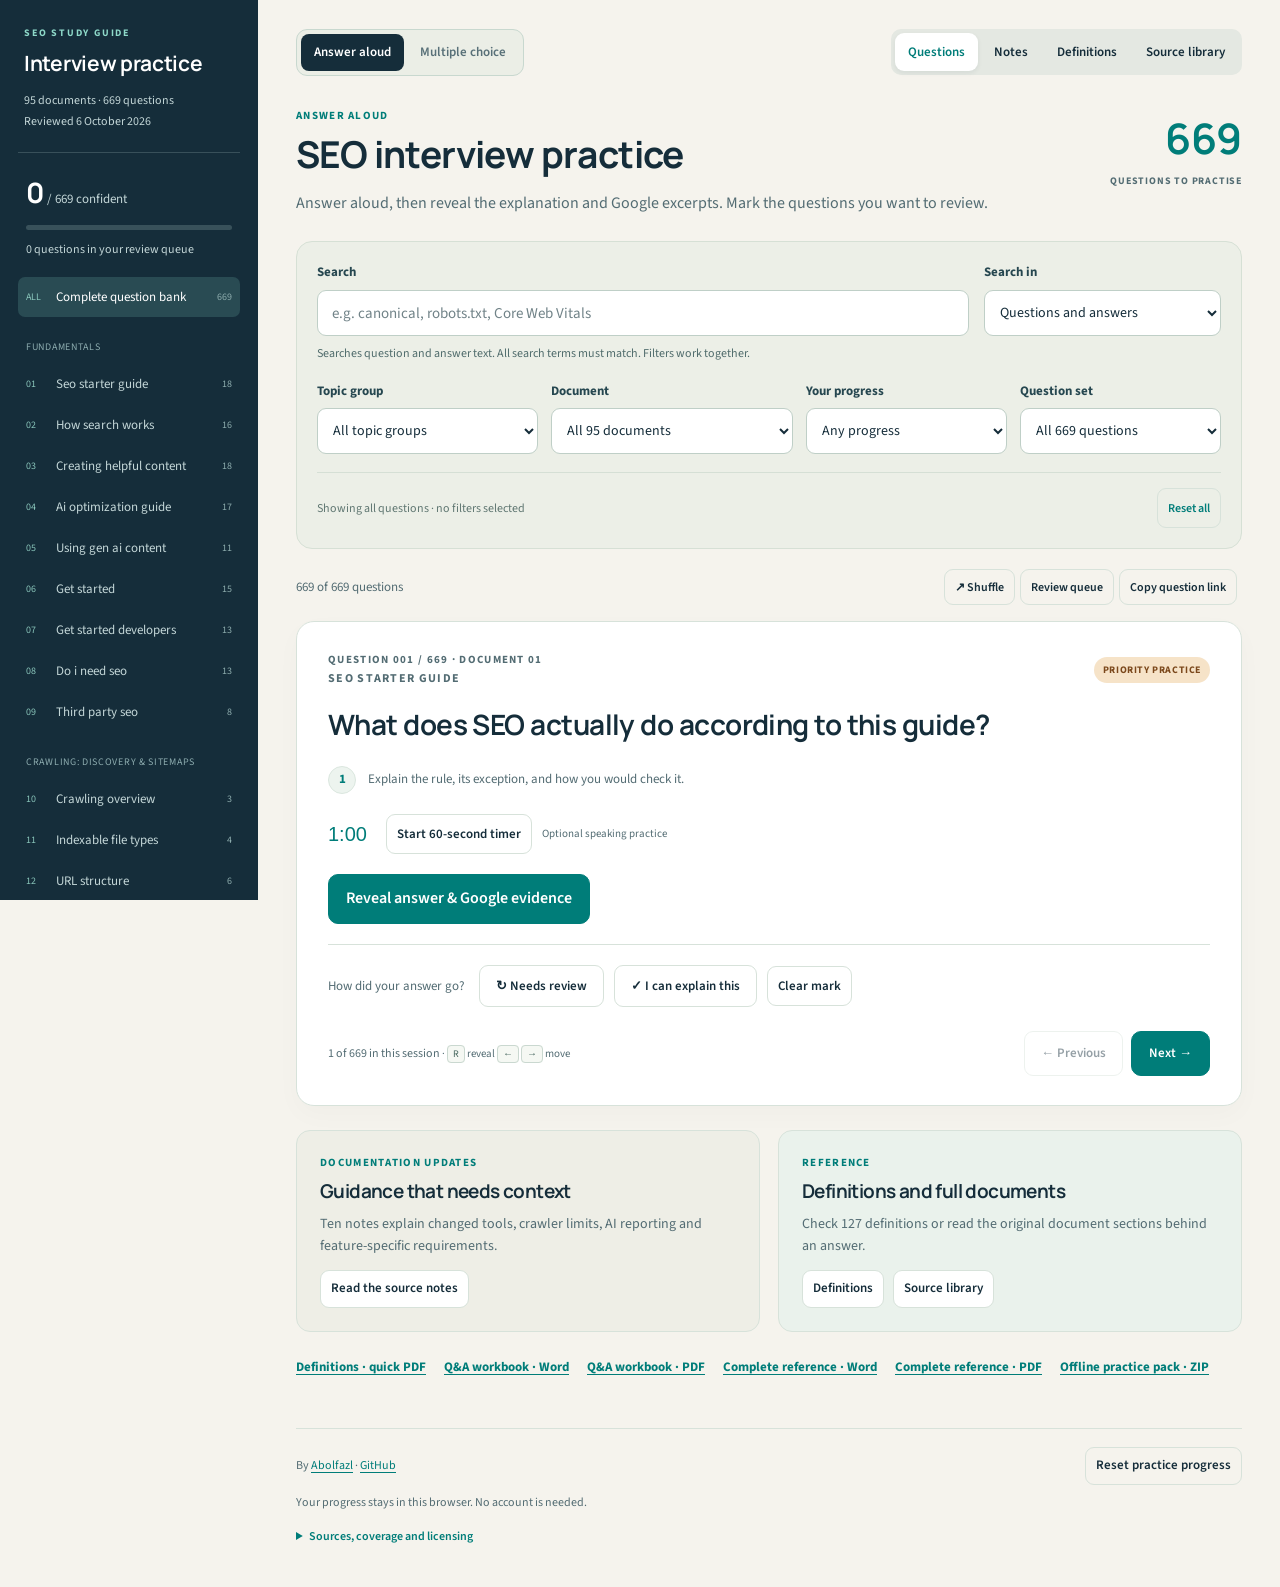
==== public/practice/index.html @ b50f3d8b "Publish SEO practice and quiz with clear responsive filters" ====
<!DOCTYPE html>

<html lang="en">
<head>
<meta charset="utf-8"/>
<meta content="width=device-width,initial-scale=1" name="viewport"/>
<title>Answer aloud — SEO interview practice</title>

<meta content="Practise 669 SEO interview questions from 95 Google documentation pages. Choose answer-aloud practice or a four-choice quiz. Includes sources and 127 definitions." name="description"/><meta content="#152d3a" name="theme-color"/><meta content="Answer aloud — SEO interview practice" property="og:title"/><meta content="Practise 669 SEO interview questions from 95 Google documentation pages. Choose answer-aloud practice or a four-choice quiz. Includes sources and 127 definitions." property="og:description"/><meta content="website" property="og:type"/><meta content="https://abolfazl-azizi-devs.github.io/google-seo-interview-practice/practice/" property="og:url"/><meta content="https://abolfazl-azizi-devs.github.io/google-seo-interview-practice/assets/social-preview.png" property="og:image"/><meta content="1200" property="og:image:width"/><meta content="630" property="og:image:height"/><meta content="SEO interview practice: 669 questions, 95 Google documents, answer-aloud and multiple-choice modes." property="og:image:alt"/><meta content="summary_large_image" name="twitter:card"/><link href="https://abolfazl-azizi-devs.github.io/google-seo-interview-practice/practice/" rel="canonical"/><link href="../assets/favicon.svg" rel="icon" type="image/svg+xml"/><link href="../assets/practice-base.css" rel="stylesheet"/><link href="../assets/site.css" rel="stylesheet"/><link as="font" crossorigin="" href="../assets/fonts/Manrope.woff2" rel="preload" type="font/woff2"/><link as="font" crossorigin="" href="../assets/fonts/SourceSans3.woff2" rel="preload" type="font/woff2"/></head>
<body class="study-page" data-mode="practice">

<div class="shell">
<aside aria-label="Google documentation menu" class="sidebar" id="sidebar">
<div class="brand"><a href="../"><span>SEO STUDY GUIDE</span>Interview practice</a></div>
<div class="edition">95 documents · 669 questions<br/>Reviewed 6 October 2026</div>
<div class="progress-box"><strong id="confident-count">0</strong> <span class="small">/ 669 confident</span><div class="track"><i id="progress-fill"></i></div><div class="caption" id="queue-count">0 questions in your review queue</div></div>
<button class="topic active" data-chapter="0"><span class="num">ALL</span>Complete question bank<span class="count">669</span></button>
<nav id="topic-nav"></nav>
</aside>
<main class="main">
<div class="topbar"><button aria-controls="sidebar" aria-expanded="false" aria-label="Open document menu" class="mobile-top" id="menu-toggle">☰ Documents</button><nav aria-label="Practice format" class="mode-switch"><a aria-current="page" href="../practice/">Answer aloud</a><a href="../quiz/">Multiple choice</a></nav><div aria-label="Study mode" class="tabs" role="tablist"><button aria-selected="true" class="active" data-view="practice" id="tab-practice" role="tab">Questions</button><button aria-selected="false" data-view="notes" id="tab-notes" role="tab">Notes</button><button aria-selected="false" data-view="glossary" id="tab-glossary" role="tab">Definitions</button><button aria-selected="false" data-view="sources" id="tab-sources" role="tab">Source library</button></div></div>
<div class="intro-row"><div><div class="eyebrow" id="mode-eyebrow">ANSWER ALOUD</div><h1 id="mode-title">SEO interview practice</h1><p id="mode-description">Answer aloud, then reveal the explanation and Google excerpts. Mark the questions you want to review.</p></div><div class="stat"><strong>669</strong><span>QUESTIONS TO PRACTISE</span></div></div>
<p class="load-message" id="load-message" role="status">Loading study data…</p><noscript><p>Enable JavaScript to use questions and filters. The PDF and Word downloads remain available.</p></noscript><div class="filters" id="filters">
<div class="filter-search-row">
<label class="search-wrap" for="search"><span class="field-label">Search</span><span class="search-input-wrap"><input autocomplete="off" id="search" placeholder="e.g. canonical, robots.txt, Core Web Vitals" type="search"/><button aria-label="Clear search" hidden="" id="search-clear" type="button">×</button></span></label>
<label class="scope-field" for="search-scope"><span class="field-label">Search in</span><select id="search-scope"><option value="qa">Questions and answers</option><option value="question">Questions only</option><option value="evidence">Google excerpts</option><option value="all">All content in question cards</option></select></label>
</div>
<p class="filter-help" id="search-help">Searches question and answer text. Filters below work together.</p>
<button aria-controls="filter-fields" aria-expanded="false" class="mobile-filter-toggle" id="filter-toggle" type="button">Filters <span id="filter-count">0 active</span><span aria-hidden="true">⌄</span></button>
<div class="filter-fields" id="filter-fields">
<label for="group-filter"><span class="field-label">Topic group</span><select id="group-filter"><option value="">All topic groups</option></select></label>
<label for="document-filter"><span class="field-label">Document</span><select id="document-filter"><option value="0">All 95 documents</option></select></label>
<label for="status-filter"><span class="field-label">Your progress</span><select id="status-filter"><option value="all">Any progress</option><option value="unseen">Not marked</option><option value="review">Needs review</option><option value="know">Confident</option></select></label>
<label for="set-filter"><span class="field-label">Question set</span><select id="set-filter"><option value="all">All 669 questions</option><option value="priority">Priority questions (179)</option><option value="scenarios">Cross-topic scenarios (10)</option><option value="extra">Additional appearance (76)</option></select></label>
</div>
<div class="filter-summary-row"><div aria-label="Current filters" class="active-filters" id="active-filters"></div><button class="quiet filter-reset" id="clear-filters">Reset all</button></div>
</div>
<p class="storage-notice" id="storage-notice">Your browser blocked local progress storage. The practice controls still work for this session.</p>
<section aria-labelledby="tab-practice" id="practice-view" role="tabpanel">
<div class="session-row"><span aria-live="polite" class="small" id="match-count"></span><div class="session-actions"><button class="quiet" id="shuffle">↗ Shuffle</button><button class="quiet" id="review-queue">Review queue</button><button class="quiet" id="copy-question">Copy question link</button><span id="copy-status" role="status"></span></div></div>
<div id="practice-content"><div class="loading-card" id="loading-card" role="status">Loading 669 questions…</div></div>
<div class="below-row"><div class="support-card"><div class="eyebrow">DOCUMENTATION UPDATES</div><h3>Guidance that needs context</h3><p>Ten notes explain changed tools, crawler limits, AI reporting and feature-specific requirements.</p><button id="open-flags">Read the source notes</button></div><div class="support-card plan"><div class="eyebrow">REFERENCE</div><h3>Definitions and full documents</h3><p>Check 127 definitions or read the original document sections behind an answer.</p><div class="reference-actions"><button data-open-view="glossary">Definitions</button><button data-open-view="sources">Source library</button></div></div></div>
</section>
<section aria-labelledby="tab-notes" hidden="" id="notes-view" role="tabpanel"><div class="notes-list" id="notes-content"></div><section id="flags-section"><h2>Source wording to handle carefully</h2><p class="muted small">These notes distinguish the captured wording from current guidance. Licensed original articles and complete-topic Support briefs are in the source library.</p><div class="flags" id="flags-content"></div></section></section>
<section aria-labelledby="tab-glossary" hidden="" id="glossary-view" role="tabpanel"><label class="search-wrap"><span class="visually-hidden">Search definitions</span><input id="glossary-search" placeholder="Search 127 definitions…" type="search"/></label><p class="small muted" id="glossary-count"></p><div class="notes-list" id="glossary-content"></div></section>
<section aria-labelledby="tab-sources" hidden="" id="sources-view" role="tabpanel"><p class="small muted">Full licensed articles, tables and examples, plus labeled Google Support briefs. Original illustrations and videos are linked. Select a document in the topics menu, or choose below.</p><label><span class="visually-hidden">Source document</span><select id="source-select"></select></label><div id="source-content"></div></section>
<div class="download-row"><a href="../downloads/SEO_Definitions_Quick_Review.pdf">Definitions · quick PDF</a><a href="../downloads/Complete_SEO_Interview_Workbook.docx">Q&amp;A workbook · Word</a><a href="../downloads/Complete_SEO_Interview_Workbook.pdf">Q&amp;A workbook · PDF</a><a href="../downloads/Complete_Google_SEO_Source_Reference.docx">Complete reference · Word</a><a href="../downloads/Complete_Google_SEO_Source_Reference.pdf">Complete reference · PDF</a><a href="../downloads/Complete_Google_SEO_Interview_Pack.zip">Offline practice pack · ZIP</a></div>
<footer class="footer"><div class="footer-row"><p>By <a href="https://github.com/Abolfazl-Azizi-devs" rel="noopener" target="_blank">Abolfazl</a> · <a href="https://github.com/Abolfazl-Azizi-devs/google-seo-interview-practice" rel="noopener" target="_blank">GitHub</a></p><button class="quiet" id="reset-progress">Reset practice progress</button></div><p>Your progress stays in this browser. No account is needed.</p><details><summary>Sources, coverage and licensing</summary><p id="scope-text"></p><p id="license-text"></p><p><a href="https://creativecommons.org/licenses/by/4.0/" rel="noopener" target="_blank">CC BY 4.0</a> · <a href="https://www.apache.org/licenses/LICENSE-2.0" rel="noopener" target="_blank">Apache 2.0</a> · <a href="../downloads/All_95_Source_Links.txt">All 95 source links</a></p></details></footer>
</main>
</div>

<script defer="" src="../assets/load.js"></script></body>
</html>
---- public/assets/practice-base.css ----
:root{--ink:#152d3a;--teal:#007d79;--muted:#5d7379;--line:#dce5df;--paper:#f5f3ed;--accent:#c57535;--mint:#dcefe7}*{box-sizing:border-box}body{margin:0;color:var(--ink);background:var(--paper);font:15px/1.55 "Trebuchet MS",Arial,sans-serif}button,input,select{font:inherit}button,a,input,select{touch-action:manipulation}button{cursor:pointer;border:1px solid var(--line);border-radius:9px;padding:10px 16px;background:#fff;color:var(--ink);font-weight:bold}button:hover{border-color:var(--teal);background:#eef7f2}button:focus-visible,a:focus-visible,input:focus-visible,select:focus-visible{outline:3px solid #c57535;outline-offset:3px}button:disabled{opacity:.45;cursor:default}a{color:var(--teal);text-underline-offset:3px;overflow-wrap:anywhere}.primary{background:var(--teal);color:white;border-color:var(--teal)}.primary:hover{background:#006863;color:white}.quiet{padding:7px 10px;background:transparent;font-size:12px}.eyebrow{font-size:10px;font-weight:bold;letter-spacing:1.5px;text-transform:uppercase;color:var(--teal)}h1,h2,h3,h4{font-family:Bahnschrift,"Trebuchet MS",sans-serif;font-weight:600;line-height:1.15;letter-spacing:-.4px}h1{font-size:44px;margin:8px 0 16px}h2{font-size:31px;margin:10px 0 18px}h3{font-size:24px}.muted{color:var(--muted)}.small{font-size:12px}.pill{font-size:10px;font-weight:bold;letter-spacing:.6px;background:#f6e3c8;color:#7b481b;border-radius:22px;padding:5px 9px;display:inline-block}.shell{display:grid;grid-template-columns:258px minmax(0,1fr);min-height:100vh}.sidebar{background:var(--ink);color:#c3d6d7;height:100vh;position:sticky;top:0;overflow:auto;padding:25px 18px}.brand{font:23px/1.15 Bahnschrift,sans-serif;color:white;letter-spacing:-.3px;padding:0 6px}.brand span{display:block;color:#8ed9c9;font-size:13px;letter-spacing:2px;margin-bottom:9px}.sidebar .edition{font-size:11px;padding:14px 6px 20px;border-bottom:1px solid #38505a}.progress-box{padding:17px 8px}.progress-box strong{font-size:28px;color:#fff;font-family:Bahnschrift,sans-serif}.progress-box .track{background:#38515a;height:5px;border-radius:5px;margin:10px 0}.progress-box .track i{display:block;background:#8ed9c9;height:5px;border-radius:5px;width:0}.progress-box .caption{font-size:11px}.sidebar .navgroup{font-size:10px;letter-spacing:1px;text-transform:uppercase;margin:22px 8px 9px;color:#8cabae}.topic{display:flex;align-items:center;text-align:left;gap:10px;width:100%;padding:8px;border:0;border-radius:7px;background:transparent;color:#c3d6d7;font-size:12px;font-weight:normal;margin:1px 0}.topic:hover,.topic.active{background:#294b53;color:white}.topic .num{font-size:10px;min-width:20px;color:#8ac6bb}.topic .count{margin-left:auto;font-size:10px;color:#8eadae}.main{min-width:0;max-width:1340px;padding:32px 44px 45px}.topbar{display:flex;justify-content:space-between;align-items:center;gap:15px;margin-bottom:25px}.edition-badge{font-size:11px;color:var(--muted)}.tabs{display:flex;background:#e4e8e2;border-radius:10px;padding:4px;gap:3px}.tabs button{background:transparent;border:0;font-size:12px;padding:8px 15px;white-space:nowrap}.tabs button.active{background:white;box-shadow:0 2px 5px #152d3a12;color:var(--teal)}.intro-row{display:flex;justify-content:space-between;gap:30px;align-items:flex-start}.intro-row p{max-width:610px;margin:0;color:var(--muted);font-size:14px}.intro-row .stat{min-width:110px;text-align:right;padding-top:20px}.intro-row .stat strong{display:block;font:44px Bahnschrift,sans-serif;color:var(--teal)}.intro-row .stat span{font-size:10px;font-weight:bold;letter-spacing:1px;color:var(--muted)}.filters{display:flex;gap:10px;flex-wrap:wrap;padding:21px 0 17px;margin-top:6px;align-items:center}.search-wrap{flex:1;min-width:210px}.search-wrap input{width:100%;padding:11px 14px;border-radius:9px;border:1px solid var(--line);background:white;color:var(--ink)}select{border:1px solid var(--line);border-radius:9px;padding:11px 12px;color:var(--ink);background:white;max-width:100%;font-size:12px}.toggle{display:flex;align-items:center;gap:7px;font-size:12px;font-weight:bold;padding:10px 12px;background:#fff;border:1px solid var(--line);border-radius:9px;white-space:nowrap}.toggle input{accent-color:var(--teal);width:16px;height:16px}.session-row{display:flex;align-items:center;justify-content:space-between;gap:15px;margin-bottom:16px}.session-row .small{color:var(--muted)}.session-actions{display:flex;gap:5px}.card{background:#fff;border:1px solid var(--line);border-radius:20px;padding:31px 34px;box-shadow:0 8px 25px #18353008;position:relative}.card-top{display:flex;align-items:center;justify-content:space-between;gap:12px;margin-bottom:19px}.card-top .eyebrow{color:var(--muted)}.question{font-size:32px;line-height:1.25;max-width:860px;margin:12px 0 22px}.prompt{display:flex;align-items:center;gap:12px;color:var(--muted);font-size:12px;margin-bottom:20px}.prompt .circle{width:28px;height:28px;background:#edf4ef;border:1px solid #dbe7df;border-radius:50%;display:flex;align-items:center;justify-content:center;font-weight:bold;color:var(--teal)}.timer{display:flex;align-items:center;gap:10px;margin-bottom:20px}.timer .digits{font-family:Bahnschrift,sans-serif;font-size:20px;font-variant-numeric:tabular-nums;color:var(--teal);width:48px}.timer .caption{font-size:11px;color:var(--muted)}.reveal{padding:12px 22px}.answer-area{margin-top:25px;border-top:1px solid var(--line);padding-top:25px}.answer-area .answer-text{font-size:18px;line-height:1.65;max-width:930px;margin:8px 0 24px}.evidence{background:#f1f6f1;border-left:3px solid #76afa0;padding:16px 20px;border-radius:0 10px 10px 0;margin:13px 0}.evidence .eyebrow{font-size:9px;color:#577b72}.evidence blockquote{font:15px/1.65 Georgia,serif;margin:10px 0;color:#35534e}.evidence .citations{display:flex;flex-wrap:wrap;align-items:center;gap:13px;font-size:11px}.evidence .citations button{padding:0;border:0;background:transparent;color:var(--teal);text-decoration:underline;font-size:11px}.answer-area .hint{font-size:11px;color:var(--muted);margin:20px 0}.grading{display:flex;align-items:center;gap:10px;flex-wrap:wrap;border-top:1px solid var(--line);padding-top:20px;margin-top:20px}.grading .small{margin-right:4px}.grading button{font-size:12px}.grading button.review.active{background:#fff0dc;border-color:#bc8049;color:#70441f}.grading button.know.active{background:#dcefe7;border-color:#5f9f8b;color:#215c4f}.card-bottom{display:flex;justify-content:space-between;align-items:center;gap:15px;margin-top:24px}.card-bottom .small{color:var(--muted)}.card-bottom .arrows{display:flex;gap:8px}.below-row{display:grid;grid-template-columns:1.15fr 1fr;gap:18px;margin-top:24px}.support-card{padding:21px 24px;border:1px solid var(--line);border-radius:14px;background:#eeeee6}.support-card h3{font-size:19px;margin:7px 0 10px}.support-card p{font-size:12px;color:var(--muted);margin:8px 0}.support-card button{font-size:11px;margin-top:4px;padding:7px 10px}.support-card.plan{background:#eaf2ec}.plan ol{font-size:12px;padding-left:18px;margin-bottom:0}.plan li{padding:4px 0}.plan li strong{color:var(--teal)}.empty{padding:40px;text-align:center;background:white;border:1px solid var(--line);border-radius:16px}.empty h3{font-size:23px}.notes-list{display:grid;gap:20px}.note-chapter{padding:28px 32px;background:#fff;border:1px solid var(--line);border-radius:16px;scroll-margin-top:25px}.note-chapter h2{font-size:27px;line-height:1.22}.note-chapter li{padding:6px 0;line-height:1.65;font-size:14px}.note-chapter ul{padding-left:22px}.note-actions{display:flex;gap:9px;margin-top:20px;flex-wrap:wrap}.note-actions button{font-size:12px}.outline{font-size:11px;color:var(--muted);background:#f1f5ef;padding:13px 18px;border-radius:9px}.outline summary{cursor:pointer;font-weight:bold}.outline li{font-size:11px;line-height:1.5;padding:3px 0}.flags{display:grid;gap:15px;margin-top:20px}.flag{background:#fff6e9;border:1px solid #e6ccb0;border-radius:14px;padding:23px 26px}.flag h3{font-size:22px;margin:8px 0 14px}.flag p{font-size:14px}.flag .evidence{background:#f8f4e9}.source-header{padding:25px 30px;background:#e9f1e9;border:1px solid var(--line);border-radius:15px;margin:20px 0}.source-header h2{font-size:27px}.source-header p{font-size:12px}.source-body{padding:28px 32px;background:#fff;border:1px solid var(--line);border-radius:15px;font-size:14px;overflow-wrap:anywhere}.source-body h1{font-size:31px}.source-body h2{font-size:25px;margin-top:32px}.source-body h3{font-size:20px;margin-top:24px}.source-body h4,.source-body h5{font-size:17px}.source-body p,.source-body li{line-height:1.65}.source-body table{width:100%;border-collapse:collapse;table-layout:fixed;font-size:12px;margin:18px 0}.source-body th,.source-body td{border:1px solid #cfdbd8;padding:12px;vertical-align:top;overflow-wrap:anywhere}.source-body th{background:#e7f1ed}.source-body td p{margin:7px 0}.source-body td table td,.source-body td table th{padding:7px}.source-body pre{font:11px/1.65 Consolas,monospace;white-space:pre-wrap;overflow-wrap:anywhere;background:#eef2ee;border:1px solid #d4dfd5;padding:16px;border-radius:9px;max-width:100%;overflow:hidden}.source-body code{font-family:Consolas,monospace;font-size:.91em;overflow-wrap:anywhere}.source-body aside,.source-body blockquote{background:#f1f4ed;border-left:3px solid #9cb69f;padding:14px 20px;margin:16px 0}.source-body .media-link{font-size:11px;display:block}.source-body [id]{scroll-margin-top:30px}.source-body .highlight{background:#fff0ca;box-shadow:0 0 0 7px #fff0ca;border-radius:3px}.download-row{display:flex;gap:14px;flex-wrap:wrap;padding:20px 0;font-size:11px}.download-row a{font-weight:bold}.footer{font-size:10px;color:var(--muted);line-height:1.6;border-top:1px solid var(--line);padding-top:20px;margin-top:25px}.footer p{margin:8px 0}.key{font-size:10px;border:1px solid #cad8d0;border-radius:4px;padding:1px 5px;background:#f5f8f3;color:#46675e}.storage-notice{font-size:11px;color:#7b481b;display:none}.mobile-top{display:none}.visually-hidden{position:absolute;width:1px;height:1px;padding:0;overflow:hidden;clip:rect(0,0,0,0);white-space:nowrap;border:0}[hidden]{display:none!important}
@media(min-width:1600px){.main{margin:0 auto;width:100%}.question{font-size:36px}}@media(max-width:1100px){.shell{grid-template-columns:225px minmax(0,1fr)}.main{padding:26px}.question{font-size:29px}.tabs button{padding:8px 10px}.intro-row .stat{display:none}.card{padding:26px}.below-row{grid-template-columns:1fr}.topbar{align-items:flex-start}}@media(max-width:780px){.shell{display:block}.sidebar{position:fixed;z-index:20;width:270px;left:0;top:0;transform:translateX(-100%);transition:transform .2s}.sidebar.open{transform:translateX(0);box-shadow:20px 0 70px #142d3a66}.main{padding:20px 16px}.topbar{flex-wrap:wrap;gap:15px}.mobile-top{display:inline-block;font-size:12px;padding:6px 10px}.tabs{width:100%}.tabs button{flex:1;padding:9px 5px}.edition-badge{margin-left:auto;font-size:10px}.intro-row h1{font-size:35px}.intro-row p{font-size:13px}.filters{gap:8px}.filters .search-wrap{flex-basis:100%}.filters select{flex:1;min-width:110px}.toggle{padding:9px;font-size:11px}.session-row{align-items:flex-start}.session-actions{flex-shrink:0}.card{padding:22px 19px;border-radius:15px}.card-top{align-items:flex-start}.question{font-size:27px}.card-top .eyebrow{font-size:9px}.pill{font-size:9px;padding:4px 7px}.answer-area .answer-text{font-size:16px}.evidence{padding:13px 14px}.evidence blockquote{font-size:14px}.grading .small{flex-basis:100%}.card-bottom{flex-wrap:wrap}.card-bottom .small{font-size:10px}.source-body{padding:20px 16px;font-size:13px}.source-body h1{font-size:26px}.source-body table{font-size:10px}.source-body td,.source-body th{padding:7px}.source-body pre{font-size:9px;padding:10px}.note-chapter{padding:23px 20px}.note-chapter h2{font-size:25px}.note-chapter li{font-size:13px}.download-row{gap:10px;font-size:10px}.flag{padding:20px}.filter-reset{font-size:10px}.key-hint{display:none}.support-card{padding:19px}.source-header{padding:22px}.source-header h2{font-size:24px}}
@media print{.sidebar,.topbar,.filters,.session-row,.below-row,.download-row,.footer,.grading,.card-bottom,.timer,.reveal{display:none!important}.shell{display:block}.main{padding:0}.card{border:0;box-shadow:none;padding:0}.answer-area{display:block!important}.answer-area[hidden]{display:block!important}.question{font-size:22pt}.evidence{break-inside:avoid}.source-body{border:0;padding:0}body{background:white}}
.definition-card details{margin:15px 0}.definition-card summary{cursor:pointer;color:var(--teal);font-weight:bold}.definition-card>button{margin-top:16px}.tabs button{font-size:12px}@media(max-width:780px){.tabs button{font-size:10px}}
---- public/assets/site.css ----
@font-face{font-family:Manrope;src:url('fonts/Manrope.woff2') format('woff2');font-weight:200 800;font-style:normal;font-display:swap}
@font-face{font-family:'Source Sans 3';src:url('fonts/SourceSans3.woff2') format('woff2');font-weight:200 900;font-style:normal;font-display:swap}
:root{--ink:#152d3a;--teal:#007d79;--muted:#536c73;--line:#d7e2da;--paper:#f5f3ed;--mint:#e2eee7;--accent:#c57535}
*{box-sizing:border-box}body{margin:0;background:var(--paper);color:var(--ink);font:16px/1.6 'Source Sans 3','Trebuchet MS',Arial,sans-serif}button,input,select{font:inherit}button,a,input,select{touch-action:manipulation}a{color:var(--teal);text-underline-offset:3px;overflow-wrap:anywhere}button{cursor:pointer}button,a,input,select{outline-offset:3px}button:focus-visible,a:focus-visible,input:focus-visible,select:focus-visible,summary:focus-visible{outline:3px solid var(--accent)}button:disabled{cursor:default}h1,h2,h3,h4{font-family:Manrope,'Trebuchet MS',sans-serif;font-weight:700;letter-spacing:-.6px;line-height:1.2}button,.primary,.button-link{font-weight:600}button{min-height:40px}.eyebrow{font-weight:700;letter-spacing:1.3px;color:var(--teal);font-size:11px}.primary,.button-link{border:1px solid var(--teal);border-radius:10px;background:var(--teal);color:white;padding:11px 17px;text-decoration:none}.primary:hover,.button-link:hover{background:#006863;color:white}.button-link{display:inline-flex;align-items:center;justify-content:space-between;gap:14px}.quiet{font-size:13px}.small{font-size:13px}.muted{color:var(--muted)}[hidden]{display:none!important}
.main{padding:29px 38px 40px}.sidebar{padding:26px 18px}.brand{font-family:Manrope,sans-serif;font-weight:650;font-size:21px;line-height:1.35}.brand a{color:white;text-decoration:none}.brand span{font:700 10px 'Source Sans 3',sans-serif;color:#8ed9c9;letter-spacing:1.8px}.sidebar .edition{font-size:12px;line-height:1.7}.sidebar .topic{font-size:13px;min-height:40px;line-height:1.4}.sidebar .navgroup{font-size:10px;letter-spacing:.7px}.progress-box strong{font-family:Manrope,sans-serif}.progress-box .caption{font-size:12px}.topbar{gap:15px;margin-bottom:31px;flex-wrap:wrap}.mode-switch{display:flex;align-items:center;gap:3px;border:1px solid #c8d8cf;border-radius:11px;background:#ebeee6;padding:4px}.mode-switch a{text-decoration:none;font-size:13px;font-weight:600;color:#587078;padding:8px 13px;white-space:nowrap;border-radius:8px}.mode-switch a[aria-current]{background:var(--ink);color:#fff}.tabs{margin-left:auto}.tabs button{font-size:13px;min-height:38px;padding:7px 13px}.intro-row h1{font-size:37px;margin:8px 0 14px;line-height:1.2}.intro-row p{font-size:16px;max-width:740px}.intro-row .stat{padding-top:2px}.intro-row .stat strong{font:650 42px Manrope,sans-serif}.intro-row .stat span{font-size:10px;letter-spacing:.8px}.filters{display:block;background:#ecefe7;border:1px solid #d6e0d5;border-radius:16px;padding:20px;margin:25px 0 20px}.filter-search-row{display:grid;grid-template-columns:minmax(0,1fr) 237px;align-items:end;gap:15px}.search-wrap{display:block;min-width:0}.field-label{display:block;font-size:13px;font-weight:700;color:#264750;margin:0 0 7px}.search-input-wrap{display:block;position:relative}.search-wrap input{font:15px 'Source Sans 3',sans-serif;padding:12px 43px 12px 14px;height:46px;border:1px solid #bfcfc7;background:#fff;width:100%;color:var(--ink);border-radius:9px}.search-wrap input::placeholder{color:#718388}.search-wrap input::-webkit-search-cancel-button{display:none}#search-clear{position:absolute;right:5px;top:4px;min-height:36px;min-width:36px;height:36px;border:0;background:transparent;color:#60777c;padding:0;font-size:24px;border-radius:6px}.filters select{width:100%;height:46px;font:14px 'Source Sans 3',sans-serif;border:1px solid #bfcfc7;border-radius:9px;background:#fff;padding:9px 30px 9px 11px;max-width:100%;color:var(--ink)}.filter-help{font-size:12px;color:#506c6c;margin:9px 0 18px;line-height:1.45}.filter-fields{display:grid;grid-template-columns:1.1fr 1.2fr 1fr 1fr;gap:13px}.filter-fields label{min-width:0}.filter-summary-row{display:flex;align-items:center;justify-content:space-between;gap:13px;border-top:1px solid #d5dfd5;padding-top:15px;margin-top:18px}.active-filters{display:flex;gap:7px;flex-wrap:wrap;min-width:0}.filter-chip{background:#fff;border:1px solid #b6cec3;border-radius:8px;padding:6px 9px;min-height:33px;display:inline-flex;align-items:center;gap:10px;font-size:12px;font-weight:normal;text-align:left;line-height:1.4;max-width:100%;overflow-wrap:anywhere}.filter-chip span{font-size:17px;flex-shrink:0;color:#376d61}.filter-chip:hover{border-color:var(--teal);background:#edf8f1}.no-filters{font-size:12px;color:#607772}.filter-reset{flex-shrink:0;font-size:12px;color:var(--teal);padding:7px 10px}.mobile-filter-toggle{display:none}.session-row{gap:10px;align-items:center;flex-wrap:wrap;margin-bottom:16px}.session-row .small{font-size:13px}.session-actions{flex-wrap:wrap;align-items:center;gap:5px}.session-actions .quiet{font-size:12px;min-height:36px}.session-actions #copy-status{font-size:11px;color:#287963}.card{padding:29px 31px;box-shadow:0 9px 27px #18353006;border-radius:18px}.card-top{margin-bottom:18px}.card-top .small{font-size:12px}.question{font-family:Manrope,sans-serif;font-size:28px;font-weight:650;line-height:1.35;letter-spacing:-.55px}.prompt{font-size:13px;line-height:1.5}.answer-area .answer-text{font-size:19px;line-height:1.7}.evidence .eyebrow{font-size:10px}.evidence blockquote{font:16px/1.7 Georgia,serif}.evidence .citations{font-size:12px}.evidence .citations button{font-size:12px;min-height:32px;text-align:left}.answer-area .hint{font-size:12px}.grading button{font-size:13px}.grading .small{font-size:13px}.key-hint{font-size:11px}.card-bottom .small{font-size:12px}.card-bottom .arrows button{font-size:13px}.below-row{grid-template-columns:1fr 1fr}.support-card{padding:23px}.support-card h3{font-size:19px;font-weight:650;line-height:1.35}.support-card p{font-size:14px;line-height:1.55}.support-card button{font-size:13px;min-height:38px}.reference-actions{display:flex;gap:9px;flex-wrap:wrap}.download-row{gap:12px 18px;font-size:13px;line-height:1.5;padding:22px 0}.download-row a{padding:4px 0}.footer{font-size:12px;line-height:1.65;padding-top:18px}.footer-row{display:flex;justify-content:space-between;align-items:center;gap:15px;flex-wrap:wrap}.footer-row p{margin:0}.footer details{margin-top:15px}.footer summary{cursor:pointer;font-weight:600;color:var(--teal)}.footer details p{max-width:950px}.footer #reset-progress{min-height:35px}.source-header h2,.note-chapter h2{font-family:Manrope,sans-serif;font-size:27px;font-weight:650}.note-chapter li{font-size:16px}.note-chapter .small{font-size:13px}.source-body{font-size:16px;line-height:1.7}.source-body h1{font-size:29px}.source-body h2{font-size:25px}.source-body h3{font-size:20px}.source-body table{font-size:13px}.source-body th,.source-body td{padding:10px}.definition-card>p{font-size:17px}.flag h3{font-size:22px}.flag p{font-size:16px}.quiz-summary{margin-top:22px}.quiz-summary strong{font-family:Manrope,sans-serif;font-size:25px;font-weight:650}.option-copy{font-size:16px;line-height:1.6}.option-letter{font-family:Manrope,sans-serif}.option-badge{font-size:13px}.quiz-feedback{font-size:15px}.score-note{font-size:12px}.quiz-option:disabled:not(.correct-option):not(.wrong-option){color:#54696e}.loading-card{padding:40px;border:1px solid var(--line);background:white;border-radius:18px;font-size:17px;color:#577176}.load-message{font-size:14px;margin:20px 0;color:var(--teal)}.menu-close,.sidebar-backdrop{display:none}
.landing-header{max-width:1160px;margin:0 auto;display:flex;align-items:center;justify-content:space-between;gap:20px;padding:30px 30px 22px}.home-brand{display:flex;align-items:center;gap:12px;text-decoration:none;color:var(--ink);font-family:Manrope,sans-serif;font-weight:700;font-size:16px;letter-spacing:-.35px}.home-brand img{flex-shrink:0}.github-link{font-size:14px;font-weight:600;text-decoration:none}.landing-main{max-width:1160px;margin:0 auto;padding:39px 30px 28px}.landing-main>h1{font-size:54px;line-height:1.1;letter-spacing:-1.8px;margin:13px 0 22px;max-width:950px}.landing-description{font-size:21px;line-height:1.6;color:var(--muted);max-width:780px;margin:0 0 27px}.landing-stats{display:flex;gap:60px;margin:25px 0 40px;border-top:1px solid var(--line);padding-top:24px}.landing-stats div{display:flex;align-items:baseline;gap:10px}.landing-stats strong{font:650 32px Manrope,sans-serif;letter-spacing:-1px;color:var(--teal)}.landing-stats span{font-size:15px;color:var(--muted)}.mode-cards{display:grid;grid-template-columns:1fr 1fr;gap:24px}.mode-card{background:#fff;border:1px solid var(--line);border-radius:20px;padding:31px;box-shadow:0 9px 28px #18353005;display:flex;flex-direction:column;align-items:flex-start}.mode-card:nth-child(2){background:#edf5ed;border-color:#c6ddcf}.mode-icon{width:48px;height:48px;display:flex;align-items:center;justify-content:center;border:1px solid #cde3d8;background:#e9f4ec;border-radius:12px;color:var(--teal);margin-bottom:19px}.mode-icon svg{width:30px;height:30px}.mode-card>.eyebrow{margin:0 0 7px}.mode-card>h2{font-size:29px;font-weight:650;margin:0 0 15px}.mode-card>p:not(.eyebrow):not(.mode-meta){font-size:17px;color:var(--muted);line-height:1.6;margin:0 0 24px}.mode-card .button-link{font-size:15px;width:100%;margin-top:auto;min-height:50px}.mode-meta{font-size:13px;color:#637d75;margin:13px 0 0}.landing-note{font-size:15px;color:var(--muted);line-height:1.65;margin:22px 0 38px;max-width:1030px}.coverage-box{border-top:1px solid var(--line);padding-top:29px;margin-top:20px}.coverage-box h2{font-size:23px;margin:0 0 20px;font-weight:650}.coverage-items{display:grid;grid-template-columns:1fr 1fr 1fr;gap:25px}.coverage-items p{margin:0;font-size:15px;line-height:1.6}.coverage-items strong{display:block;font-size:16px;font-weight:650;margin-bottom:7px}.coverage-items span{display:block;color:var(--muted)}.coverage-meta{font-size:13px;color:#657b76;margin:25px 0 0}.landing-footer{max-width:1100px;margin:20px auto 0;border-top:1px solid var(--line);padding:22px 0 35px;font-size:12px;color:var(--muted);line-height:1.6}.landing-footer p{margin:7px 0}
@media(min-width:1600px){.question{font-size:31px}}
@media(max-width:1150px){.filter-fields{grid-template-columns:1fr 1fr}.filter-search-row{grid-template-columns:minmax(0,1fr) 205px}.main{padding:25px}.intro-row h1{font-size:33px}.tabs{margin-left:0}.below-row{grid-template-columns:1fr}.landing-footer{margin:20px 30px 0}}
@media(max-width:780px){body{font-size:16px}.main{padding:20px 16px 30px}.topbar{gap:12px;margin-bottom:26px}.mobile-top{font-size:12px;padding:8px 10px;min-height:40px}.mode-switch{margin-left:auto;gap:2px;padding:3px}.mode-switch a{font-size:11px;padding:8px 10px}.tabs{width:100%;margin:0}.tabs button{font-size:12px;padding:8px 7px;min-height:40px}.intro-row h1{font-size:29px;letter-spacing:-.85px;margin:9px 0 13px}.intro-row p{font-size:16px}.filters{padding:15px;margin:21px 0 17px;border-radius:13px}.filter-search-row{grid-template-columns:1fr;gap:13px}.field-label{font-size:13px;margin-bottom:5px}.search-wrap input{font-size:14px;padding-left:11px}.filters select{font-size:14px}.scope-field{display:grid;grid-template-columns:77px minmax(0,1fr);gap:7px;align-items:center}.scope-field .field-label{margin:0}.scope-field select{height:41px}.filter-help{font-size:12px;line-height:1.5;margin:10px 0 13px}.mobile-filter-toggle{display:flex;align-items:center;justify-content:space-between;gap:9px;width:100%;min-height:43px;border:1px solid #c3d3ca;border-radius:9px;background:#fff;padding:9px 12px;font-size:14px}.mobile-filter-toggle span:first-of-type{margin-left:auto;color:#5b7970;font-size:12px;font-weight:normal}.mobile-filter-toggle[aria-expanded=true] span:last-of-type{transform:rotate(180deg)}.filter-fields{grid-template-columns:1fr;gap:12px;margin-top:15px}.filter-summary-row{margin-top:14px;padding-top:12px;align-items:flex-start;gap:7px}.filter-chip{font-size:11px;padding:5px 8px;min-height:34px}.filter-reset{font-size:11px;padding:6px;min-height:34px}.no-filters{font-size:11px;padding-top:6px}.session-row .small{font-size:13px}.session-actions{gap:4px}.session-actions .quiet{font-size:11px;padding:7px 8px;min-height:36px}.session-actions #copy-status{font-size:11px;flex-basis:100%}.card{padding:22px 18px;border-radius:15px}.card-top{gap:10px}.card-top .eyebrow{font-size:9px;letter-spacing:1px}.card-top .small{font-size:11px}.pill{font-size:9px;line-height:1.4;max-width:120px}.question{font-size:24px;line-height:1.4;letter-spacing:-.45px}.prompt{font-size:13px}.prompt .circle{flex-shrink:0}.timer{flex-wrap:wrap}.timer .caption{font-size:12px}.reveal{font-size:14px}.answer-area .answer-text{font-size:17px;line-height:1.7}.evidence blockquote{font-size:15px}.evidence{padding:15px}.grading button{font-size:12px}.grading .small{font-size:12px}.card-bottom .small{font-size:11px}.card-bottom .arrows button{font-size:13px}.card-bottom{gap:14px}.quiz-summary{padding:15px 17px}.quiz-summary strong{font-size:21px}.score-detail{font-size:12px}.score-detail .small{font-size:11px}.option-copy{font-size:15px;line-height:1.6}.option-badge{font-size:12px}.quiz-feedback{font-size:14px}.score-note{font-size:11px}.quiz-actions .timer button{font-size:12px}.quiz-option{padding:15px 12px}.quiz-option.correct-option,.quiz-option.wrong-option{padding:14px 11px}.support-card{padding:21px}.support-card h3{font-size:19px}.support-card p{font-size:14px}.download-row{font-size:12px;gap:9px 14px}.footer{font-size:12px}.source-body{font-size:15px}.source-body table{font-size:11px}.source-body h1{font-size:26px}.source-body h2{font-size:23px}.source-header h2,.note-chapter h2{font-size:24px}.note-chapter li{font-size:15px}.flag p{font-size:15px}.sidebar{width:290px;padding-top:19px}.menu-close{display:block;margin:0 0 19px auto;background:#294b53;border:1px solid #47636a;color:white;font-size:13px;min-height:40px;padding:7px 12px}.sidebar-backdrop{display:block;position:fixed;inset:0;width:100%;height:100%;z-index:19;background:#152d3a77;border:0;border-radius:0;cursor:default}.sidebar-backdrop:hover{background:#152d3a77}.landing-header{padding:22px 20px 15px;gap:10px}.home-brand{font-size:13px;gap:9px}.home-brand img{width:29px;height:29px}.github-link{font-size:12px}.landing-main{padding:30px 20px 25px}.landing-main>.eyebrow{font-size:9px;letter-spacing:1px}.landing-main>h1{font-size:38px;line-height:1.15;letter-spacing:-1.2px;margin:13px 0 18px}.landing-description{font-size:18px;line-height:1.6;margin-bottom:23px}.landing-stats{gap:23px;justify-content:space-between;margin:21px 0 29px;padding-top:20px}.landing-stats div{display:block}.landing-stats strong{display:block;font-size:29px}.landing-stats span{font-size:12px}.mode-cards{grid-template-columns:1fr;gap:18px}.mode-card{padding:25px;border-radius:16px}.mode-card h2{font-size:27px}.mode-card>p:not(.eyebrow):not(.mode-meta){font-size:16px}.mode-card .button-link{font-size:14px;padding:11px 13px}.mode-icon{margin-bottom:16px}.landing-note{font-size:14px;margin:20px 0 29px}.coverage-items{grid-template-columns:1fr;gap:22px}.coverage-box{padding-top:24px}.coverage-box h2{font-size:22px}.coverage-items p{font-size:14px}.coverage-items strong{font-size:16px;margin-bottom:3px}.coverage-meta{font-size:12px}.landing-footer{margin:0 20px;padding-top:20px;font-size:11px}}
@media(max-width:360px){.main{padding-left:12px;padding-right:12px}.mode-switch a{font-size:10px;padding:8px}.mobile-top{font-size:11px;padding:8px}.card{padding:20px 15px}.question{font-size:22px}.option-copy{font-size:14px}.landing-stats{gap:13px}.landing-main>h1{font-size:34px}.quiz-summary{padding:13px}.quiz-summary strong{font-size:19px}}
@media(prefers-reduced-motion:reduce){html{scroll-behavior:auto!important}*,*:before,*:after{transition:none!important;animation:none!important}}
.session-actions{max-width:100%;min-width:0}
@media print{.filters,.mode-switch,.load-message,.footer,.mobile-filter-toggle,.sidebar-backdrop,.menu-close{display:none!important}.main{padding:0}.landing-header,.landing-footer{display:none}.mode-cards{display:block}.mode-card{break-inside:avoid;margin-bottom:20px}}
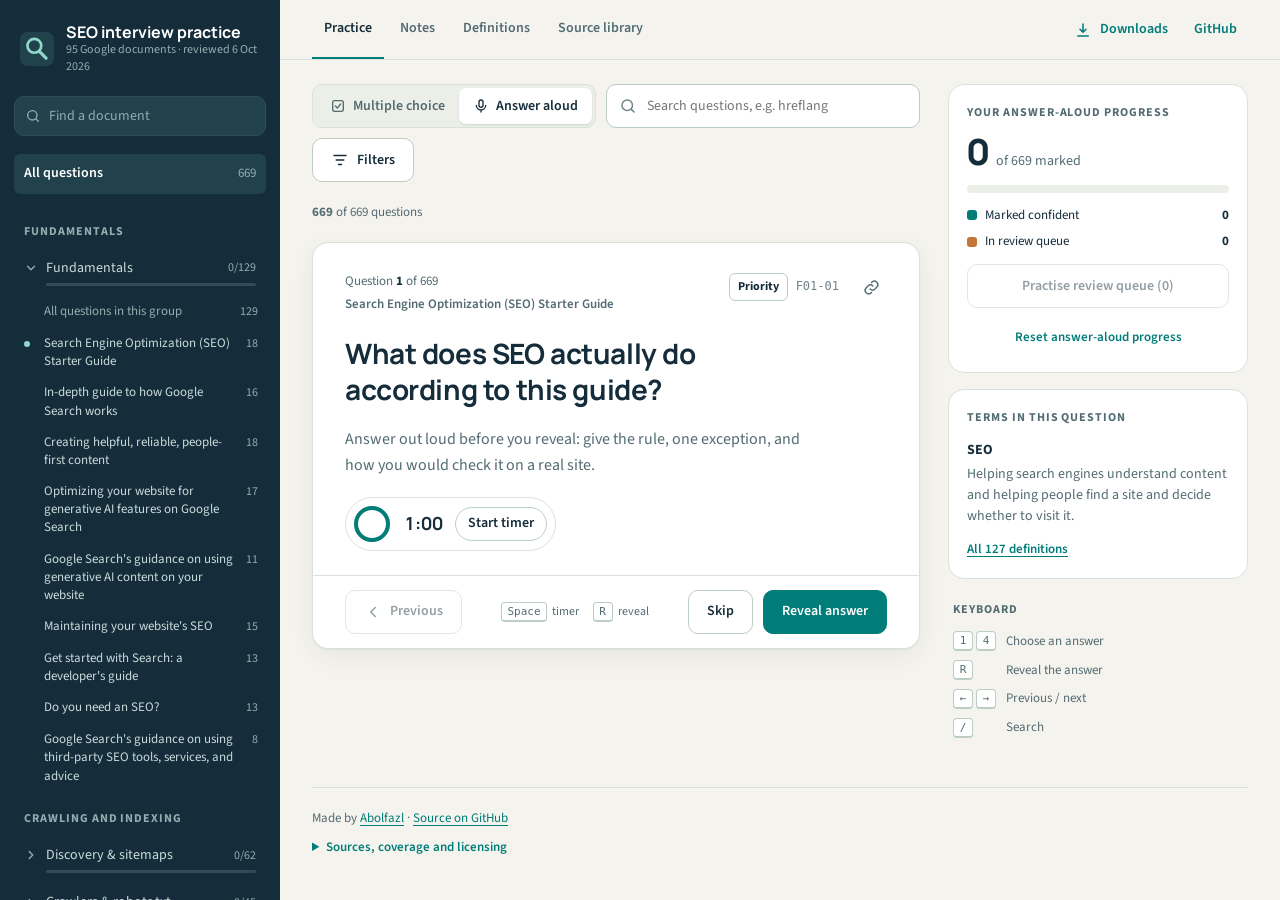
==== commit 200ed812: "Rewrite wrong quiz options, fix seven answers, drop offline packs - Rewrote all 2,007 wrong options " ====
--- a/public/practice/index.html
+++ b/public/practice/index.html
@@ -1,53 +1,176 @@
-<!DOCTYPE html>
-
+<!doctype html>
 <html lang="en">
 <head>
-<meta charset="utf-8"/>
-<meta content="width=device-width,initial-scale=1" name="viewport"/>
-<title>Answer aloud — SEO interview practice</title>
+<meta charset="utf-8">
+<meta name="viewport" content="width=device-width, initial-scale=1, viewport-fit=cover">
+<title>Answer aloud · SEO interview practice</title>
+<meta name="description" content="Practise 669 SEO interview questions from 95 Google documentation pages. Answer aloud or take a four-choice quiz, and check every answer against the Google excerpt it comes from.">
+<meta name="theme-color" content="#152d3a">
+<meta property="og:title" content="Answer aloud · SEO interview practice">
+<meta property="og:description" content="Practise 669 SEO interview questions from 95 Google documentation pages. Answer aloud or take a four-choice quiz, and check every answer against the Google excerpt it comes from.">
+<meta property="og:type" content="website">
+<meta property="og:url" content="https://abolfazl-azizi-devs.github.io/google-seo-interview-practice/practice/">
+<meta property="og:image" content="https://abolfazl-azizi-devs.github.io/google-seo-interview-practice/assets/social-preview.png">
+<meta property="og:image:width" content="1200">
+<meta property="og:image:height" content="630">
+<meta property="og:image:alt" content="SEO interview practice: 669 questions, 95 Google documents, answer-aloud and multiple-choice modes.">
+<meta name="twitter:card" content="summary_large_image">
+<link rel="canonical" href="https://abolfazl-azizi-devs.github.io/google-seo-interview-practice/practice/">
+<link rel="icon" href="../assets/favicon.svg" type="image/svg+xml">
+<link rel="stylesheet" href="../assets/site.css">
+<link rel="preload" href="../assets/fonts/Manrope.woff2" as="font" type="font/woff2" crossorigin>
+<link rel="preload" href="../assets/fonts/SourceSans3.woff2" as="font" type="font/woff2" crossorigin>
+</head>
+<body class="study-page" data-mode="practice" data-root="../">
+<div class="app">
 
-<meta content="Practise 669 SEO interview questions from 95 Google documentation pages. Choose answer-aloud practice or a four-choice quiz. Includes sources and 127 definitions." name="description"/><meta content="#152d3a" name="theme-color"/><meta content="Answer aloud — SEO interview practice" property="og:title"/><meta content="Practise 669 SEO interview questions from 95 Google documentation pages. Choose answer-aloud practice or a four-choice quiz. Includes sources and 127 definitions." property="og:description"/><meta content="website" property="og:type"/><meta content="https://abolfazl-azizi-devs.github.io/google-seo-interview-practice/practice/" property="og:url"/><meta content="https://abolfazl-azizi-devs.github.io/google-seo-interview-practice/assets/social-preview.png" property="og:image"/><meta content="1200" property="og:image:width"/><meta content="630" property="og:image:height"/><meta content="SEO interview practice: 669 questions, 95 Google documents, answer-aloud and multiple-choice modes." property="og:image:alt"/><meta content="summary_large_image" name="twitter:card"/><link href="https://abolfazl-azizi-devs.github.io/google-seo-interview-practice/practice/" rel="canonical"/><link href="../assets/favicon.svg" rel="icon" type="image/svg+xml"/><link href="../assets/practice-base.css" rel="stylesheet"/><link href="../assets/site.css" rel="stylesheet"/><link as="font" crossorigin="" href="../assets/fonts/Manrope.woff2" rel="preload" type="font/woff2"/><link as="font" crossorigin="" href="../assets/fonts/SourceSans3.woff2" rel="preload" type="font/woff2"/></head>
-<body class="study-page" data-mode="practice">
+  <aside class="rail" id="rail" aria-label="Documents">
+    <a class="brand" href="../">
+      <svg viewBox="0 0 64 64" aria-hidden="true"><rect width="64" height="64" rx="14" fill="#21414d"/><circle cx="27" cy="26" r="13" fill="none" stroke="#8ed9c9" stroke-width="5"/><path d="m37 37 12 12" stroke="#8ed9c9" stroke-width="6" stroke-linecap="round"/></svg>
+      <span><b>SEO interview practice</b><small>95 Google documents · reviewed 6 Oct 2026</small></span>
+    </a>
+    <nav class="rail-views" aria-label="Sections" data-views></nav>
+    <label class="rail-find">
+      <span class="sr-only">Find a document</span>
+      <svg viewBox="0 0 24 24" fill="none" stroke="currentColor" stroke-width="2" aria-hidden="true"><circle cx="11" cy="11" r="7"/><path d="m20 20-3.5-3.5" stroke-linecap="round"/></svg>
+      <input id="doc-find" type="search" placeholder="Find a document" autocomplete="off">
+    </label>
+    <button class="rail-all" id="rail-all" aria-pressed="true">All questions <span>669</span></button>
+    <div id="rail-groups"></div>
+    <p class="rail-foot">Progress is saved in this browser only. No account, no analytics.</p>
+  </aside>
+  <button class="scrim" id="scrim" aria-label="Close documents" tabindex="-1"></button>
 
-<div class="shell">
-<aside aria-label="Google documentation menu" class="sidebar" id="sidebar">
-<div class="brand"><a href="../"><span>SEO STUDY GUIDE</span>Interview practice</a></div>
-<div class="edition">95 documents · 669 questions<br/>Reviewed 6 October 2026</div>
-<div class="progress-box"><strong id="confident-count">0</strong> <span class="small">/ 669 confident</span><div class="track"><i id="progress-fill"></i></div><div class="caption" id="queue-count">0 questions in your review queue</div></div>
-<button class="topic active" data-chapter="0"><span class="num">ALL</span>Complete question bank<span class="count">669</span></button>
-<nav id="topic-nav"></nav>
-</aside>
-<main class="main">
-<div class="topbar"><button aria-controls="sidebar" aria-expanded="false" aria-label="Open document menu" class="mobile-top" id="menu-toggle">☰ Documents</button><nav aria-label="Practice format" class="mode-switch"><a aria-current="page" href="../practice/">Answer aloud</a><a href="../quiz/">Multiple choice</a></nav><div aria-label="Study mode" class="tabs" role="tablist"><button aria-selected="true" class="active" data-view="practice" id="tab-practice" role="tab">Questions</button><button aria-selected="false" data-view="notes" id="tab-notes" role="tab">Notes</button><button aria-selected="false" data-view="glossary" id="tab-glossary" role="tab">Definitions</button><button aria-selected="false" data-view="sources" id="tab-sources" role="tab">Source library</button></div></div>
-<div class="intro-row"><div><div class="eyebrow" id="mode-eyebrow">ANSWER ALOUD</div><h1 id="mode-title">SEO interview practice</h1><p id="mode-description">Answer aloud, then reveal the explanation and Google excerpts. Mark the questions you want to review.</p></div><div class="stat"><strong>669</strong><span>QUESTIONS TO PRACTISE</span></div></div>
-<p class="load-message" id="load-message" role="status">Loading study data…</p><noscript><p>Enable JavaScript to use questions and filters. The PDF and Word downloads remain available.</p></noscript><div class="filters" id="filters">
-<div class="filter-search-row">
-<label class="search-wrap" for="search"><span class="field-label">Search</span><span class="search-input-wrap"><input autocomplete="off" id="search" placeholder="e.g. canonical, robots.txt, Core Web Vitals" type="search"/><button aria-label="Clear search" hidden="" id="search-clear" type="button">×</button></span></label>
-<label class="scope-field" for="search-scope"><span class="field-label">Search in</span><select id="search-scope"><option value="qa">Questions and answers</option><option value="question">Questions only</option><option value="evidence">Google excerpts</option><option value="all">All content in question cards</option></select></label>
-</div>
-<p class="filter-help" id="search-help">Searches question and answer text. Filters below work together.</p>
-<button aria-controls="filter-fields" aria-expanded="false" class="mobile-filter-toggle" id="filter-toggle" type="button">Filters <span id="filter-count">0 active</span><span aria-hidden="true">⌄</span></button>
-<div class="filter-fields" id="filter-fields">
-<label for="group-filter"><span class="field-label">Topic group</span><select id="group-filter"><option value="">All topic groups</option></select></label>
-<label for="document-filter"><span class="field-label">Document</span><select id="document-filter"><option value="0">All 95 documents</option></select></label>
-<label for="status-filter"><span class="field-label">Your progress</span><select id="status-filter"><option value="all">Any progress</option><option value="unseen">Not marked</option><option value="review">Needs review</option><option value="know">Confident</option></select></label>
-<label for="set-filter"><span class="field-label">Question set</span><select id="set-filter"><option value="all">All 669 questions</option><option value="priority">Priority questions (179)</option><option value="scenarios">Cross-topic scenarios (10)</option><option value="extra">Additional appearance (76)</option></select></label>
-</div>
-<div class="filter-summary-row"><div aria-label="Current filters" class="active-filters" id="active-filters"></div><button class="quiet filter-reset" id="clear-filters">Reset all</button></div>
-</div>
-<p class="storage-notice" id="storage-notice">Your browser blocked local progress storage. The practice controls still work for this session.</p>
-<section aria-labelledby="tab-practice" id="practice-view" role="tabpanel">
-<div class="session-row"><span aria-live="polite" class="small" id="match-count"></span><div class="session-actions"><button class="quiet" id="shuffle">↗ Shuffle</button><button class="quiet" id="review-queue">Review queue</button><button class="quiet" id="copy-question">Copy question link</button><span id="copy-status" role="status"></span></div></div>
-<div id="practice-content"><div class="loading-card" id="loading-card" role="status">Loading 669 questions…</div></div>
-<div class="below-row"><div class="support-card"><div class="eyebrow">DOCUMENTATION UPDATES</div><h3>Guidance that needs context</h3><p>Ten notes explain changed tools, crawler limits, AI reporting and feature-specific requirements.</p><button id="open-flags">Read the source notes</button></div><div class="support-card plan"><div class="eyebrow">REFERENCE</div><h3>Definitions and full documents</h3><p>Check 127 definitions or read the original document sections behind an answer.</p><div class="reference-actions"><button data-open-view="glossary">Definitions</button><button data-open-view="sources">Source library</button></div></div></div>
-</section>
-<section aria-labelledby="tab-notes" hidden="" id="notes-view" role="tabpanel"><div class="notes-list" id="notes-content"></div><section id="flags-section"><h2>Source wording to handle carefully</h2><p class="muted small">These notes distinguish the captured wording from current guidance. Licensed original articles and complete-topic Support briefs are in the source library.</p><div class="flags" id="flags-content"></div></section></section>
-<section aria-labelledby="tab-glossary" hidden="" id="glossary-view" role="tabpanel"><label class="search-wrap"><span class="visually-hidden">Search definitions</span><input id="glossary-search" placeholder="Search 127 definitions…" type="search"/></label><p class="small muted" id="glossary-count"></p><div class="notes-list" id="glossary-content"></div></section>
-<section aria-labelledby="tab-sources" hidden="" id="sources-view" role="tabpanel"><p class="small muted">Full licensed articles, tables and examples, plus labeled Google Support briefs. Original illustrations and videos are linked. Select a document in the topics menu, or choose below.</p><label><span class="visually-hidden">Source document</span><select id="source-select"></select></label><div id="source-content"></div></section>
-<div class="download-row"><a href="../downloads/SEO_Definitions_Quick_Review.pdf">Definitions · quick PDF</a><a href="../downloads/Complete_SEO_Interview_Workbook.docx">Q&amp;A workbook · Word</a><a href="../downloads/Complete_SEO_Interview_Workbook.pdf">Q&amp;A workbook · PDF</a><a href="../downloads/Complete_Google_SEO_Source_Reference.docx">Complete reference · Word</a><a href="../downloads/Complete_Google_SEO_Source_Reference.pdf">Complete reference · PDF</a><a href="../downloads/Complete_Google_SEO_Interview_Pack.zip">Offline practice pack · ZIP</a></div>
-<footer class="footer"><div class="footer-row"><p>By <a href="https://github.com/Abolfazl-Azizi-devs" rel="noopener" target="_blank">Abolfazl</a> · <a href="https://github.com/Abolfazl-Azizi-devs/google-seo-interview-practice" rel="noopener" target="_blank">GitHub</a></p><button class="quiet" id="reset-progress">Reset practice progress</button></div><p>Your progress stays in this browser. No account is needed.</p><details><summary>Sources, coverage and licensing</summary><p id="scope-text"></p><p id="license-text"></p><p><a href="https://creativecommons.org/licenses/by/4.0/" rel="noopener" target="_blank">CC BY 4.0</a> · <a href="https://www.apache.org/licenses/LICENSE-2.0" rel="noopener" target="_blank">Apache 2.0</a> · <a href="../downloads/All_95_Source_Links.txt">All 95 source links</a></p></details></footer>
-</main>
+  <div class="workspace">
+    <header class="topbar">
+      <button class="icon-btn menu-btn" id="menu-btn" aria-controls="rail" aria-expanded="false" aria-label="Open documents and sections">
+        <svg viewBox="0 0 24 24" fill="none" stroke="currentColor" stroke-width="2" stroke-linecap="round" aria-hidden="true"><path d="M4 7h16M4 12h16M4 17h16"/></svg>
+      </button>
+      <a class="top-brand" href="../">SEO interview practice</a>
+      <nav class="views" role="tablist" aria-label="Sections" data-views></nav>
+      <div class="top-actions">
+        <span class="top-progress"><b id="tp-answered">0</b>/669<span id="tp-label"> answered</span></span>
+        <button class="btn btn-ghost" id="dl-btn" aria-expanded="false" aria-controls="dl-pop" aria-label="Downloads">
+          <svg viewBox="0 0 24 24" fill="none" stroke="currentColor" stroke-width="2" stroke-linecap="round" stroke-linejoin="round" aria-hidden="true"><path d="M12 4v11m0 0-4-4m4 4 4-4M5 20h14"/></svg><span class="lbl-dl">Downloads</span>
+        </button>
+        <a class="btn btn-ghost gh" href="https://github.com/Abolfazl-Azizi-devs/google-seo-interview-practice" target="_blank" rel="noopener">GitHub</a>
+        <div class="popover" id="dl-pop" hidden>
+          <ul class="dl-list"><li><b>Q&amp;A workbook</b><small>All 669 questions with model answers</small><span class="files"><a class="file-link" href="../downloads/Complete_SEO_Interview_Workbook.pdf">PDF <span>3.6 MB</span></a><a class="file-link" href="../downloads/Complete_SEO_Interview_Workbook.docx">Word <span>314 KB</span></a></span></li><li><b>Complete source reference</b><small>The licensed Google articles behind every answer</small><span class="files"><a class="file-link" href="../downloads/Complete_Google_SEO_Source_Reference.pdf">PDF <span>4.8 MB</span></a><a class="file-link" href="../downloads/Complete_Google_SEO_Source_Reference.docx">Word <span>297 KB</span></a></span></li><li><b>Definitions quick review</b><small>127 terms on a few pages</small><span class="files"><a class="file-link" href="../downloads/SEO_Definitions_Quick_Review.pdf">PDF <span>166 KB</span></a><a class="file-link" href="../downloads/SEO_Definitions_Quick_Review.docx">Word <span>48 KB</span></a></span></li><li><b>All 95 source links</b><small>Plain list of the Google pages used</small><span class="files"><a class="file-link" href="../downloads/All_95_Source_Links.txt">TXT <span>15 KB</span></a></span></li></ul>
+        </div>
+      </div>
+    </header>
+
+    <main class="content" id="content">
+      <div class="stage" id="practice-pane">
+        <h1 class="sr-only" id="sr-title">Answer-aloud SEO interview practice</h1>
+        <p class="notice" id="storage-notice" hidden>This browser blocked saved progress. Practice still works, but progress will be lost when you close the page.</p>
+        <div class="session">
+          <div class="seg" role="radiogroup" aria-label="Practice format" id="mode-seg">
+            <button role="radio" aria-checked="false" data-mode="quiz">
+              <svg viewBox="0 0 24 24" fill="none" stroke="currentColor" stroke-width="2" stroke-linecap="round" stroke-linejoin="round" aria-hidden="true"><rect x="4" y="4" width="16" height="16" rx="3"/><path d="m8 12 3 3 5-6"/></svg>Multiple choice</button>
+            <button role="radio" aria-checked="true" data-mode="practice">
+              <svg viewBox="0 0 24 24" fill="none" stroke="currentColor" stroke-width="2" stroke-linecap="round" stroke-linejoin="round" aria-hidden="true"><rect x="9" y="3" width="6" height="11" rx="3"/><path d="M5 11a7 7 0 0 0 14 0M12 18v3"/></svg>Answer aloud</button>
+          </div>
+          <label class="search">
+            <svg viewBox="0 0 24 24" fill="none" stroke="currentColor" stroke-width="2" aria-hidden="true"><circle cx="11" cy="11" r="7"/><path d="m20 20-3.5-3.5" stroke-linecap="round"/></svg>
+            <span class="sr-only">Search questions</span>
+            <input id="q-search" type="search" placeholder="Search questions, e.g. hreflang" autocomplete="off">
+            <button class="icon-btn" id="search-clear" type="button" aria-label="Clear search" hidden><svg viewBox="0 0 24 24" fill="none" stroke="currentColor" stroke-width="2" stroke-linecap="round" aria-hidden="true"><path d="M6 6l12 12M18 6 6 18"/></svg></button>
+          </label>
+          <button class="btn filter-btn" id="filter-btn" aria-haspopup="dialog">
+            <svg viewBox="0 0 24 24" fill="none" stroke="currentColor" stroke-width="2" stroke-linecap="round" aria-hidden="true"><path d="M4 6h16M7 12h10M10 18h4"/></svg><span class="lbl">Filters</span><span class="badge" id="filter-badge" hidden>0</span>
+          </button>
+        </div>
+        <div class="scope" id="scope" aria-live="polite"></div>
+        <div id="card-slot"><div class="loading" role="status">Loading 669 questions…</div></div>
+        <noscript><p class="notice">Turn on JavaScript to practise the questions. The PDF and Word downloads work without it.</p></noscript>
+      </div>
+
+      <div class="view-pane" id="notes-pane" hidden>
+        <div class="view-head"><p class="label">95 documents</p><h1>Document notes</h1><p>The key points of each Google page. Pick a document in the list to read only its notes, practise its questions or open the source.</p></div>
+        <div class="def-grid" id="notes-list"></div>
+        <h2 class="section-title" id="flags-title">Notes on guidance that changed</h2>
+        <p class="muted">Where Google’s pages disagree with each other or have aged, these notes say what changed and which source is current.</p>
+        <div class="def-grid" id="flags-list"></div>
+      </div>
+
+      <div class="view-pane" id="glossary-pane" hidden>
+        <div class="view-head"><p class="label">127 definitions</p><h1>Definitions</h1><p>Say the definition out loud, then check it against the Google evidence.</p></div>
+        <label class="search"><svg viewBox="0 0 24 24" fill="none" stroke="currentColor" stroke-width="2" aria-hidden="true"><circle cx="11" cy="11" r="7"/><path d="m20 20-3.5-3.5" stroke-linecap="round"/></svg><span class="sr-only">Search definitions</span><input id="glossary-search" type="search" placeholder="Search definitions" autocomplete="off"></label>
+        <p class="muted" id="glossary-count"></p>
+        <div class="def-grid" id="glossary-list"></div>
+      </div>
+
+      <div class="view-pane" id="sources-pane" hidden>
+        <div class="view-head"><p class="label">102 source entries</p><h1>Source library</h1><p>94 full licensed Google articles, a labelled summary of one Google Support page and seven official supplements, each with its original link and revision date.</p></div>
+        <div class="view-tools"><label class="sr-only" for="source-select">Source document</label><select id="source-select"></select></div>
+        <div id="source-view"></div>
+      </div>
+
+      <aside class="context" id="context" aria-label="Session details">
+        <section class="panel" id="progress-panel"></section>
+        <section class="panel" id="terms-panel" hidden>
+          <p class="label">Terms in this question</p>
+          <dl class="terms" id="terms"></dl>
+          <button class="more" data-view="glossary">All 127 definitions</button>
+        </section>
+        <section class="panel note" id="flag-panel" hidden></section>
+        <section class="panel plain keys-panel">
+          <p class="label">Keyboard</p>
+          <dl class="keys">
+            <dt><kbd>1</kbd><kbd>4</kbd></dt><dd>Choose an answer</dd>
+            <dt><kbd>R</kbd></dt><dd>Reveal the answer</dd>
+            <dt><kbd>←</kbd><kbd>→</kbd></dt><dd>Previous / next</dd>
+            <dt><kbd>/</kbd></dt><dd>Search</dd>
+          </dl>
+        </section>
+      </aside>
+    </main>
+
+    <footer class="page-foot">
+      <p>Made by <a href="https://github.com/Abolfazl-Azizi-devs" target="_blank" rel="noopener">Abolfazl</a> · <a href="https://github.com/Abolfazl-Azizi-devs/google-seo-interview-practice" target="_blank" rel="noopener">Source on GitHub</a></p>
+      <details><summary>Sources, coverage and licensing</summary><p id="scope-text"></p><p id="license-text"></p>
+        <p><a href="https://creativecommons.org/licenses/by/4.0/" target="_blank" rel="noopener">CC BY 4.0</a> · <a href="https://www.apache.org/licenses/LICENSE-2.0" target="_blank" rel="noopener">Apache 2.0</a> · <a href="../downloads/All_95_Source_Links.txt">All 95 source links</a></p></details>
+    </footer>
+  </div>
 </div>
 
-<script defer="" src="../assets/load.js"></script></body>
+<dialog class="sheet" id="sheet" aria-labelledby="sheet-title">
+  <form method="dialog" class="sheet-in" id="sheet-form">
+    <div class="sheet-head"><h2 id="sheet-title">Filter questions</h2>
+      <button class="icon-btn" value="cancel" aria-label="Close filters"><svg viewBox="0 0 24 24" fill="none" stroke="currentColor" stroke-width="2" stroke-linecap="round" aria-hidden="true"><path d="M6 6l12 12M18 6 6 18"/></svg></button>
+    </div>
+    <div class="sheet-body">
+      <fieldset><legend>Your progress</legend>
+        <label class="choice"><input type="radio" name="status" value="all"><span>Any progress</span><small data-count="status:all"></small></label>
+        <label class="choice"><input type="radio" name="status" value="unseen"><span>Not answered yet</span><small data-count="status:unseen"></small></label>
+        <label class="choice"><input type="radio" name="status" value="review"><span>In review queue</span><small data-count="status:review"></small></label>
+        <label class="choice"><input type="radio" name="status" value="know"><span>Marked confident</span><small data-count="status:know"></small></label>
+      </fieldset>
+      <fieldset><legend>Question set</legend>
+        <label class="choice"><input type="radio" name="set" value="all"><span>All questions</span><small data-count="set:all"></small></label>
+        <label class="choice"><input type="radio" name="set" value="priority"><span>Priority questions</span><small data-count="set:priority"></small></label>
+        <label class="choice"><input type="radio" name="set" value="scenarios"><span>Cross-topic scenarios</span><small data-count="set:scenarios"></small></label>
+        <label class="choice"><input type="radio" name="set" value="extra"><span>Additional appearance</span><small data-count="set:extra"></small></label>
+      </fieldset>
+      <fieldset><legend>Search in</legend>
+        <label class="choice"><input type="radio" name="scope" value="qa"><span>Questions and answers</span></label>
+        <label class="choice"><input type="radio" name="scope" value="question"><span>Questions only</span></label>
+        <label class="choice"><input type="radio" name="scope" value="evidence"><span>Google excerpts</span></label>
+        <label class="choice"><input type="radio" name="scope" value="all"><span>Everything on the card</span></label>
+      </fieldset>
+      <fieldset><legend>Order</legend>
+        <label class="choice"><input type="radio" name="order" value="doc"><span>Document order</span></label>
+        <label class="choice"><input type="radio" name="order" value="shuffle"><span>Shuffled</span></label>
+      </fieldset>
+    </div>
+    <div class="sheet-foot">
+      <button class="btn" type="button" id="sheet-reset">Reset</button>
+      <button class="btn btn-primary" value="apply" id="sheet-apply">Show questions</button>
+    </div>
+  </form>
+</dialog>
+
+<script src="../assets/app.js" defer></script>
+</body>
 </html>
--- a/public/assets/site.css
+++ b/public/assets/site.css
@@ -1,13 +1,513 @@
-@font-face{font-family:Manrope;src:url('fonts/Manrope.woff2') format('woff2');font-weight:200 800;font-style:normal;font-display:swap}
-@font-face{font-family:'Source Sans 3';src:url('fonts/SourceSans3.woff2') format('woff2');font-weight:200 900;font-style:normal;font-display:swap}
-:root{--ink:#152d3a;--teal:#007d79;--muted:#536c73;--line:#d7e2da;--paper:#f5f3ed;--mint:#e2eee7;--accent:#c57535}
-*{box-sizing:border-box}body{margin:0;background:var(--paper);color:var(--ink);font:16px/1.6 'Source Sans 3','Trebuchet MS',Arial,sans-serif}button,input,select{font:inherit}button,a,input,select{touch-action:manipulation}a{color:var(--teal);text-underline-offset:3px;overflow-wrap:anywhere}button{cursor:pointer}button,a,input,select{outline-offset:3px}button:focus-visible,a:focus-visible,input:focus-visible,select:focus-visible,summary:focus-visible{outline:3px solid var(--accent)}button:disabled{cursor:default}h1,h2,h3,h4{font-family:Manrope,'Trebuchet MS',sans-serif;font-weight:700;letter-spacing:-.6px;line-height:1.2}button,.primary,.button-link{font-weight:600}button{min-height:40px}.eyebrow{font-weight:700;letter-spacing:1.3px;color:var(--teal);font-size:11px}.primary,.button-link{border:1px solid var(--teal);border-radius:10px;background:var(--teal);color:white;padding:11px 17px;text-decoration:none}.primary:hover,.button-link:hover{background:#006863;color:white}.button-link{display:inline-flex;align-items:center;justify-content:space-between;gap:14px}.quiet{font-size:13px}.small{font-size:13px}.muted{color:var(--muted)}[hidden]{display:none!important}
-.main{padding:29px 38px 40px}.sidebar{padding:26px 18px}.brand{font-family:Manrope,sans-serif;font-weight:650;font-size:21px;line-height:1.35}.brand a{color:white;text-decoration:none}.brand span{font:700 10px 'Source Sans 3',sans-serif;color:#8ed9c9;letter-spacing:1.8px}.sidebar .edition{font-size:12px;line-height:1.7}.sidebar .topic{font-size:13px;min-height:40px;line-height:1.4}.sidebar .navgroup{font-size:10px;letter-spacing:.7px}.progress-box strong{font-family:Manrope,sans-serif}.progress-box .caption{font-size:12px}.topbar{gap:15px;margin-bottom:31px;flex-wrap:wrap}.mode-switch{display:flex;align-items:center;gap:3px;border:1px solid #c8d8cf;border-radius:11px;background:#ebeee6;padding:4px}.mode-switch a{text-decoration:none;font-size:13px;font-weight:600;color:#587078;padding:8px 13px;white-space:nowrap;border-radius:8px}.mode-switch a[aria-current]{background:var(--ink);color:#fff}.tabs{margin-left:auto}.tabs button{font-size:13px;min-height:38px;padding:7px 13px}.intro-row h1{font-size:37px;margin:8px 0 14px;line-height:1.2}.intro-row p{font-size:16px;max-width:740px}.intro-row .stat{padding-top:2px}.intro-row .stat strong{font:650 42px Manrope,sans-serif}.intro-row .stat span{font-size:10px;letter-spacing:.8px}.filters{display:block;background:#ecefe7;border:1px solid #d6e0d5;border-radius:16px;padding:20px;margin:25px 0 20px}.filter-search-row{display:grid;grid-template-columns:minmax(0,1fr) 237px;align-items:end;gap:15px}.search-wrap{display:block;min-width:0}.field-label{display:block;font-size:13px;font-weight:700;color:#264750;margin:0 0 7px}.search-input-wrap{display:block;position:relative}.search-wrap input{font:15px 'Source Sans 3',sans-serif;padding:12px 43px 12px 14px;height:46px;border:1px solid #bfcfc7;background:#fff;width:100%;color:var(--ink);border-radius:9px}.search-wrap input::placeholder{color:#718388}.search-wrap input::-webkit-search-cancel-button{display:none}#search-clear{position:absolute;right:5px;top:4px;min-height:36px;min-width:36px;height:36px;border:0;background:transparent;color:#60777c;padding:0;font-size:24px;border-radius:6px}.filters select{width:100%;height:46px;font:14px 'Source Sans 3',sans-serif;border:1px solid #bfcfc7;border-radius:9px;background:#fff;padding:9px 30px 9px 11px;max-width:100%;color:var(--ink)}.filter-help{font-size:12px;color:#506c6c;margin:9px 0 18px;line-height:1.45}.filter-fields{display:grid;grid-template-columns:1.1fr 1.2fr 1fr 1fr;gap:13px}.filter-fields label{min-width:0}.filter-summary-row{display:flex;align-items:center;justify-content:space-between;gap:13px;border-top:1px solid #d5dfd5;padding-top:15px;margin-top:18px}.active-filters{display:flex;gap:7px;flex-wrap:wrap;min-width:0}.filter-chip{background:#fff;border:1px solid #b6cec3;border-radius:8px;padding:6px 9px;min-height:33px;display:inline-flex;align-items:center;gap:10px;font-size:12px;font-weight:normal;text-align:left;line-height:1.4;max-width:100%;overflow-wrap:anywhere}.filter-chip span{font-size:17px;flex-shrink:0;color:#376d61}.filter-chip:hover{border-color:var(--teal);background:#edf8f1}.no-filters{font-size:12px;color:#607772}.filter-reset{flex-shrink:0;font-size:12px;color:var(--teal);padding:7px 10px}.mobile-filter-toggle{display:none}.session-row{gap:10px;align-items:center;flex-wrap:wrap;margin-bottom:16px}.session-row .small{font-size:13px}.session-actions{flex-wrap:wrap;align-items:center;gap:5px}.session-actions .quiet{font-size:12px;min-height:36px}.session-actions #copy-status{font-size:11px;color:#287963}.card{padding:29px 31px;box-shadow:0 9px 27px #18353006;border-radius:18px}.card-top{margin-bottom:18px}.card-top .small{font-size:12px}.question{font-family:Manrope,sans-serif;font-size:28px;font-weight:650;line-height:1.35;letter-spacing:-.55px}.prompt{font-size:13px;line-height:1.5}.answer-area .answer-text{font-size:19px;line-height:1.7}.evidence .eyebrow{font-size:10px}.evidence blockquote{font:16px/1.7 Georgia,serif}.evidence .citations{font-size:12px}.evidence .citations button{font-size:12px;min-height:32px;text-align:left}.answer-area .hint{font-size:12px}.grading button{font-size:13px}.grading .small{font-size:13px}.key-hint{font-size:11px}.card-bottom .small{font-size:12px}.card-bottom .arrows button{font-size:13px}.below-row{grid-template-columns:1fr 1fr}.support-card{padding:23px}.support-card h3{font-size:19px;font-weight:650;line-height:1.35}.support-card p{font-size:14px;line-height:1.55}.support-card button{font-size:13px;min-height:38px}.reference-actions{display:flex;gap:9px;flex-wrap:wrap}.download-row{gap:12px 18px;font-size:13px;line-height:1.5;padding:22px 0}.download-row a{padding:4px 0}.footer{font-size:12px;line-height:1.65;padding-top:18px}.footer-row{display:flex;justify-content:space-between;align-items:center;gap:15px;flex-wrap:wrap}.footer-row p{margin:0}.footer details{margin-top:15px}.footer summary{cursor:pointer;font-weight:600;color:var(--teal)}.footer details p{max-width:950px}.footer #reset-progress{min-height:35px}.source-header h2,.note-chapter h2{font-family:Manrope,sans-serif;font-size:27px;font-weight:650}.note-chapter li{font-size:16px}.note-chapter .small{font-size:13px}.source-body{font-size:16px;line-height:1.7}.source-body h1{font-size:29px}.source-body h2{font-size:25px}.source-body h3{font-size:20px}.source-body table{font-size:13px}.source-body th,.source-body td{padding:10px}.definition-card>p{font-size:17px}.flag h3{font-size:22px}.flag p{font-size:16px}.quiz-summary{margin-top:22px}.quiz-summary strong{font-family:Manrope,sans-serif;font-size:25px;font-weight:650}.option-copy{font-size:16px;line-height:1.6}.option-letter{font-family:Manrope,sans-serif}.option-badge{font-size:13px}.quiz-feedback{font-size:15px}.score-note{font-size:12px}.quiz-option:disabled:not(.correct-option):not(.wrong-option){color:#54696e}.loading-card{padding:40px;border:1px solid var(--line);background:white;border-radius:18px;font-size:17px;color:#577176}.load-message{font-size:14px;margin:20px 0;color:var(--teal)}.menu-close,.sidebar-backdrop{display:none}
-.landing-header{max-width:1160px;margin:0 auto;display:flex;align-items:center;justify-content:space-between;gap:20px;padding:30px 30px 22px}.home-brand{display:flex;align-items:center;gap:12px;text-decoration:none;color:var(--ink);font-family:Manrope,sans-serif;font-weight:700;font-size:16px;letter-spacing:-.35px}.home-brand img{flex-shrink:0}.github-link{font-size:14px;font-weight:600;text-decoration:none}.landing-main{max-width:1160px;margin:0 auto;padding:39px 30px 28px}.landing-main>h1{font-size:54px;line-height:1.1;letter-spacing:-1.8px;margin:13px 0 22px;max-width:950px}.landing-description{font-size:21px;line-height:1.6;color:var(--muted);max-width:780px;margin:0 0 27px}.landing-stats{display:flex;gap:60px;margin:25px 0 40px;border-top:1px solid var(--line);padding-top:24px}.landing-stats div{display:flex;align-items:baseline;gap:10px}.landing-stats strong{font:650 32px Manrope,sans-serif;letter-spacing:-1px;color:var(--teal)}.landing-stats span{font-size:15px;color:var(--muted)}.mode-cards{display:grid;grid-template-columns:1fr 1fr;gap:24px}.mode-card{background:#fff;border:1px solid var(--line);border-radius:20px;padding:31px;box-shadow:0 9px 28px #18353005;display:flex;flex-direction:column;align-items:flex-start}.mode-card:nth-child(2){background:#edf5ed;border-color:#c6ddcf}.mode-icon{width:48px;height:48px;display:flex;align-items:center;justify-content:center;border:1px solid #cde3d8;background:#e9f4ec;border-radius:12px;color:var(--teal);margin-bottom:19px}.mode-icon svg{width:30px;height:30px}.mode-card>.eyebrow{margin:0 0 7px}.mode-card>h2{font-size:29px;font-weight:650;margin:0 0 15px}.mode-card>p:not(.eyebrow):not(.mode-meta){font-size:17px;color:var(--muted);line-height:1.6;margin:0 0 24px}.mode-card .button-link{font-size:15px;width:100%;margin-top:auto;min-height:50px}.mode-meta{font-size:13px;color:#637d75;margin:13px 0 0}.landing-note{font-size:15px;color:var(--muted);line-height:1.65;margin:22px 0 38px;max-width:1030px}.coverage-box{border-top:1px solid var(--line);padding-top:29px;margin-top:20px}.coverage-box h2{font-size:23px;margin:0 0 20px;font-weight:650}.coverage-items{display:grid;grid-template-columns:1fr 1fr 1fr;gap:25px}.coverage-items p{margin:0;font-size:15px;line-height:1.6}.coverage-items strong{display:block;font-size:16px;font-weight:650;margin-bottom:7px}.coverage-items span{display:block;color:var(--muted)}.coverage-meta{font-size:13px;color:#657b76;margin:25px 0 0}.landing-footer{max-width:1100px;margin:20px auto 0;border-top:1px solid var(--line);padding:22px 0 35px;font-size:12px;color:var(--muted);line-height:1.6}.landing-footer p{margin:7px 0}
-@media(min-width:1600px){.question{font-size:31px}}
-@media(max-width:1150px){.filter-fields{grid-template-columns:1fr 1fr}.filter-search-row{grid-template-columns:minmax(0,1fr) 205px}.main{padding:25px}.intro-row h1{font-size:33px}.tabs{margin-left:0}.below-row{grid-template-columns:1fr}.landing-footer{margin:20px 30px 0}}
-@media(max-width:780px){body{font-size:16px}.main{padding:20px 16px 30px}.topbar{gap:12px;margin-bottom:26px}.mobile-top{font-size:12px;padding:8px 10px;min-height:40px}.mode-switch{margin-left:auto;gap:2px;padding:3px}.mode-switch a{font-size:11px;padding:8px 10px}.tabs{width:100%;margin:0}.tabs button{font-size:12px;padding:8px 7px;min-height:40px}.intro-row h1{font-size:29px;letter-spacing:-.85px;margin:9px 0 13px}.intro-row p{font-size:16px}.filters{padding:15px;margin:21px 0 17px;border-radius:13px}.filter-search-row{grid-template-columns:1fr;gap:13px}.field-label{font-size:13px;margin-bottom:5px}.search-wrap input{font-size:14px;padding-left:11px}.filters select{font-size:14px}.scope-field{display:grid;grid-template-columns:77px minmax(0,1fr);gap:7px;align-items:center}.scope-field .field-label{margin:0}.scope-field select{height:41px}.filter-help{font-size:12px;line-height:1.5;margin:10px 0 13px}.mobile-filter-toggle{display:flex;align-items:center;justify-content:space-between;gap:9px;width:100%;min-height:43px;border:1px solid #c3d3ca;border-radius:9px;background:#fff;padding:9px 12px;font-size:14px}.mobile-filter-toggle span:first-of-type{margin-left:auto;color:#5b7970;font-size:12px;font-weight:normal}.mobile-filter-toggle[aria-expanded=true] span:last-of-type{transform:rotate(180deg)}.filter-fields{grid-template-columns:1fr;gap:12px;margin-top:15px}.filter-summary-row{margin-top:14px;padding-top:12px;align-items:flex-start;gap:7px}.filter-chip{font-size:11px;padding:5px 8px;min-height:34px}.filter-reset{font-size:11px;padding:6px;min-height:34px}.no-filters{font-size:11px;padding-top:6px}.session-row .small{font-size:13px}.session-actions{gap:4px}.session-actions .quiet{font-size:11px;padding:7px 8px;min-height:36px}.session-actions #copy-status{font-size:11px;flex-basis:100%}.card{padding:22px 18px;border-radius:15px}.card-top{gap:10px}.card-top .eyebrow{font-size:9px;letter-spacing:1px}.card-top .small{font-size:11px}.pill{font-size:9px;line-height:1.4;max-width:120px}.question{font-size:24px;line-height:1.4;letter-spacing:-.45px}.prompt{font-size:13px}.prompt .circle{flex-shrink:0}.timer{flex-wrap:wrap}.timer .caption{font-size:12px}.reveal{font-size:14px}.answer-area .answer-text{font-size:17px;line-height:1.7}.evidence blockquote{font-size:15px}.evidence{padding:15px}.grading button{font-size:12px}.grading .small{font-size:12px}.card-bottom .small{font-size:11px}.card-bottom .arrows button{font-size:13px}.card-bottom{gap:14px}.quiz-summary{padding:15px 17px}.quiz-summary strong{font-size:21px}.score-detail{font-size:12px}.score-detail .small{font-size:11px}.option-copy{font-size:15px;line-height:1.6}.option-badge{font-size:12px}.quiz-feedback{font-size:14px}.score-note{font-size:11px}.quiz-actions .timer button{font-size:12px}.quiz-option{padding:15px 12px}.quiz-option.correct-option,.quiz-option.wrong-option{padding:14px 11px}.support-card{padding:21px}.support-card h3{font-size:19px}.support-card p{font-size:14px}.download-row{font-size:12px;gap:9px 14px}.footer{font-size:12px}.source-body{font-size:15px}.source-body table{font-size:11px}.source-body h1{font-size:26px}.source-body h2{font-size:23px}.source-header h2,.note-chapter h2{font-size:24px}.note-chapter li{font-size:15px}.flag p{font-size:15px}.sidebar{width:290px;padding-top:19px}.menu-close{display:block;margin:0 0 19px auto;background:#294b53;border:1px solid #47636a;color:white;font-size:13px;min-height:40px;padding:7px 12px}.sidebar-backdrop{display:block;position:fixed;inset:0;width:100%;height:100%;z-index:19;background:#152d3a77;border:0;border-radius:0;cursor:default}.sidebar-backdrop:hover{background:#152d3a77}.landing-header{padding:22px 20px 15px;gap:10px}.home-brand{font-size:13px;gap:9px}.home-brand img{width:29px;height:29px}.github-link{font-size:12px}.landing-main{padding:30px 20px 25px}.landing-main>.eyebrow{font-size:9px;letter-spacing:1px}.landing-main>h1{font-size:38px;line-height:1.15;letter-spacing:-1.2px;margin:13px 0 18px}.landing-description{font-size:18px;line-height:1.6;margin-bottom:23px}.landing-stats{gap:23px;justify-content:space-between;margin:21px 0 29px;padding-top:20px}.landing-stats div{display:block}.landing-stats strong{display:block;font-size:29px}.landing-stats span{font-size:12px}.mode-cards{grid-template-columns:1fr;gap:18px}.mode-card{padding:25px;border-radius:16px}.mode-card h2{font-size:27px}.mode-card>p:not(.eyebrow):not(.mode-meta){font-size:16px}.mode-card .button-link{font-size:14px;padding:11px 13px}.mode-icon{margin-bottom:16px}.landing-note{font-size:14px;margin:20px 0 29px}.coverage-items{grid-template-columns:1fr;gap:22px}.coverage-box{padding-top:24px}.coverage-box h2{font-size:22px}.coverage-items p{font-size:14px}.coverage-items strong{font-size:16px;margin-bottom:3px}.coverage-meta{font-size:12px}.landing-footer{margin:0 20px;padding-top:20px;font-size:11px}}
-@media(max-width:360px){.main{padding-left:12px;padding-right:12px}.mode-switch a{font-size:10px;padding:8px}.mobile-top{font-size:11px;padding:8px}.card{padding:20px 15px}.question{font-size:22px}.option-copy{font-size:14px}.landing-stats{gap:13px}.landing-main>h1{font-size:34px}.quiz-summary{padding:13px}.quiz-summary strong{font-size:19px}}
-@media(prefers-reduced-motion:reduce){html{scroll-behavior:auto!important}*,*:before,*:after{transition:none!important;animation:none!important}}
-.session-actions{max-width:100%;min-width:0}
-@media print{.filters,.mode-switch,.load-message,.footer,.mobile-filter-toggle,.sidebar-backdrop,.menu-close{display:none!important}.main{padding:0}.landing-header,.landing-footer{display:none}.mode-cards{display:block}.mode-card{break-inside:avoid;margin-bottom:20px}}
+/* SEO interview practice: shared stylesheet for the home page, both practice formats and 404.
+   Layout: documents rail | one question column | context column. Below 1180px the context column
+   drops under the card; below 880px the rail becomes a drawer and question navigation moves to
+   a bar fixed to the bottom of the screen. */
+
+@font-face { font-family: Manrope; src: url('fonts/Manrope.woff2') format('woff2'); font-weight: 200 800; font-style: normal; font-display: swap; }
+@font-face { font-family: 'Source Sans 3'; src: url('fonts/SourceSans3.woff2') format('woff2'); font-weight: 200 900; font-style: normal; font-display: swap; }
+
+:root {
+  --paper: #f5f3ed; --surface: #ffffff; --raised: #ffffff; --sunken: #ecefe7;
+  --ink: #152d3a; --muted: #536c73; --faint: #6f8589; --line: #d7e2da; --line-strong: #bccdc4;
+  --teal: #007d79; --teal-strong: #00635f; --on-teal: #ffffff; --mint: #e2eee7;
+  --copper: #c57535; --copper-text: #93501d; --copper-soft: #f6e6d4; --highlight: #fff0ca;
+  --right: #16704e; --right-soft: #dff0e5; --wrong: #b0462a; --wrong-soft: #fae8df;
+  --rail: #152d3a; --rail-2: #21414d; --rail-line: #2f4c57; --rail-fg: #c9dadb; --rail-dim: #92adb0; --rail-hi: #8ed9c9;
+  --shadow: 0 1px 2px rgb(21 45 58 / 6%), 0 8px 24px rgb(21 45 58 / 6%);
+  --font-display: Manrope, "Trebuchet MS", system-ui, sans-serif;
+  --font-body: "Source Sans 3", "Segoe UI", system-ui, sans-serif;
+  --font-mono: ui-monospace, "Cascadia Mono", "SFMono-Regular", Consolas, Menlo, monospace;
+  --font-quote: Georgia, "Iowan Old Style", "Times New Roman", serif;
+  --t-12: .75rem; --t-13: .8125rem; --t-14: .875rem; --t-16: 1rem; --t-18: 1.125rem; --t-22: 1.375rem; --t-28: 1.75rem; --t-36: 2.25rem; --t-48: 3rem;
+  --r-sm: 6px; --r-md: 10px; --r-lg: 16px;
+  --rail-w: 280px; --bar-h: 66px;
+  color-scheme: light;
+}
+@media (prefers-color-scheme: dark) {
+  :root {
+    --paper: #0e1c23; --surface: #14262f; --raised: #26495a; --sunken: #102028; --ink: #e4edeb; --muted: #a3b8ba; --faint: #869ea1;
+    --line: #26404a; --line-strong: #345360; --teal: #4cc0b4; --teal-strong: #6fd1c6; --on-teal: #06201e; --mint: #163737;
+    --copper: #e0995c; --copper-text: #eeb07a; --copper-soft: #3a2a1c; --highlight: #4a3f1c;
+    --right: #6bcf9f; --right-soft: #15362a; --wrong: #f08f6c; --wrong-soft: #3b231d;
+    --rail: #0a161c; --rail-2: #16303a; --rail-line: #1f3842; --rail-fg: #c9dadb; --rail-dim: #8aa5a8; --rail-hi: #8ed9c9;
+    --shadow: 0 1px 2px rgb(0 0 0 / 30%), 0 8px 24px rgb(0 0 0 / 25%);
+    color-scheme: dark;
+  }
+}
+
+*, *::before, *::after { box-sizing: border-box; }
+html { -webkit-text-size-adjust: 100%; }
+body { margin: 0; background: var(--paper); color: var(--ink); font: 400 var(--t-16)/1.6 var(--font-body); }
+h1, h2, h3, h4 { font-family: var(--font-display); line-height: 1.2; letter-spacing: -.01em; text-wrap: balance; margin: 0; }
+p { margin: 0; }
+a { color: var(--teal); text-underline-offset: 3px; overflow-wrap: anywhere; }
+button, input, select { font: inherit; color: inherit; }
+button { cursor: pointer; }
+button:disabled { cursor: default; }
+:focus-visible { outline: 3px solid var(--copper); outline-offset: 2px; border-radius: 4px; }
+[hidden] { display: none !important; }
+.mono { font-family: var(--font-mono); font-size: .9em; }
+.label { font-size: var(--t-12); font-weight: 700; letter-spacing: .08em; text-transform: uppercase; color: var(--muted); }
+.muted { color: var(--muted); }
+.sr-only { position: absolute; width: 1px; height: 1px; overflow: hidden; clip: rect(0 0 0 0); white-space: nowrap; }
+kbd { font-family: var(--font-mono); font-size: 11px; line-height: 1; padding: 3px 5px; min-width: 20px; text-align: center; border: 1px solid var(--line-strong); border-bottom-width: 2px; border-radius: 4px; color: var(--muted); background: var(--surface); display: inline-block; }
+
+.btn {
+  display: inline-flex; align-items: center; justify-content: center; gap: 8px; min-height: 44px; padding: 0 18px;
+  border-radius: var(--r-md); border: 1px solid var(--line-strong); background: var(--surface); color: var(--ink);
+  font-weight: 600; font-size: var(--t-14); text-decoration: none; white-space: nowrap; transition: background-color .15s, border-color .15s, color .15s;
+}
+.btn:hover { border-color: var(--teal); }
+.btn-primary { background: var(--teal); border-color: var(--teal); color: var(--on-teal); }
+.btn-primary:hover { background: var(--teal-strong); border-color: var(--teal-strong); color: var(--on-teal); }
+.btn-ghost { background: transparent; border-color: transparent; color: var(--teal); padding: 0 10px; }
+.btn-ghost:hover { background: var(--mint); border-color: transparent; }
+.btn-sm { min-height: 34px; padding: 0 12px; font-size: var(--t-13); }
+.btn:disabled { opacity: .45; }
+.btn svg { width: 18px; height: 18px; flex-shrink: 0; }
+.icon-btn { width: 40px; height: 40px; border: 0; border-radius: var(--r-md); background: transparent; display: inline-grid; place-items: center; color: var(--muted); padding: 0; flex-shrink: 0; }
+.icon-btn:hover { background: var(--sunken); color: var(--ink); }
+.icon-btn svg { width: 20px; height: 20px; }
+
+.seg { display: inline-flex; padding: 3px; border-radius: var(--r-md); background: var(--sunken); border: 1px solid var(--line); }
+.seg button { border: 0; background: transparent; color: var(--muted); font-weight: 600; font-size: var(--t-14); min-height: 36px; padding: 0 14px; border-radius: 7px; white-space: nowrap; display: inline-flex; align-items: center; justify-content: center; gap: 7px; }
+.seg button svg { width: 16px; height: 16px; }
+.seg button[aria-checked="true"] { background: var(--raised); color: var(--ink); box-shadow: 0 1px 2px rgb(21 45 58 / 12%); }
+
+/* ---------- App shell ---------- */
+.app { display: grid; grid-template-columns: var(--rail-w) minmax(0, 1fr); min-height: 100vh; }
+.rail { position: sticky; top: 0; height: 100vh; overflow-y: auto; overscroll-behavior: contain; background: var(--rail); color: var(--rail-fg); padding: 20px 14px 28px; display: flex; flex-direction: column; gap: 18px; font-size: var(--t-14); }
+.brand { display: flex; align-items: center; gap: 12px; padding: 2px 6px; color: #fff; text-decoration: none; }
+.brand svg { width: 34px; height: 34px; flex-shrink: 0; }
+.brand b { font-family: var(--font-display); font-size: var(--t-16); font-weight: 700; display: block; line-height: 1.25; }
+.brand small { display: block; color: var(--rail-dim); font-size: var(--t-12); line-height: 1.4; }
+.rail-views { display: none; }
+.rail-find { position: relative; display: block; }
+.rail-find svg { position: absolute; left: 11px; top: 50%; transform: translateY(-50%); width: 16px; height: 16px; color: var(--rail-dim); }
+.rail-find input { width: 100%; height: 40px; border-radius: var(--r-md); border: 1px solid var(--rail-line); background: var(--rail-2); color: #fff; padding: 0 12px 0 34px; font-size: var(--t-14); }
+.rail-find input::placeholder { color: var(--rail-dim); }
+.rail-all { display: flex; align-items: center; justify-content: space-between; width: 100%; min-height: 40px; padding: 0 10px; border: 0; border-radius: var(--r-sm); background: transparent; color: var(--rail-fg); font-weight: 600; text-align: left; }
+.rail-all:hover { background: var(--rail-2); }
+.rail-all[aria-pressed="true"] { background: var(--rail-2); color: #fff; }
+.rail-all span { font-variant-numeric: tabular-nums; color: var(--rail-dim); font-weight: 400; font-size: var(--t-13); }
+.area { display: flex; flex-direction: column; gap: 2px; }
+.area-name { font-size: var(--t-12); font-weight: 700; letter-spacing: .08em; text-transform: uppercase; color: var(--rail-dim); padding: 10px 10px 6px; }
+.grp-head { width: 100%; display: grid; grid-template-columns: 14px minmax(0, 1fr) auto; align-items: center; gap: 4px 8px; padding: 8px 10px; border: 0; border-radius: var(--r-sm); background: transparent; color: var(--rail-fg); text-align: left; font-size: var(--t-14); }
+.grp-head:hover { background: var(--rail-2); }
+.grp-head .chev { width: 14px; height: 14px; transition: transform .15s; color: var(--rail-dim); }
+.grp-head[aria-expanded="true"] .chev { transform: rotate(90deg); }
+.grp-head .n { font-variant-numeric: tabular-nums; font-size: var(--t-12); color: var(--rail-dim); }
+.grp-bar { grid-column: 2 / 4; height: 3px; border-radius: 3px; background: var(--rail-line); overflow: hidden; }
+.grp-bar i { display: block; height: 100%; background: var(--rail-hi); }
+.grp-docs { list-style: none; margin: 2px 0 8px; padding: 0 0 0 22px; display: flex; flex-direction: column; gap: 1px; }
+.doc { position: relative; width: 100%; display: grid; grid-template-columns: minmax(0, 1fr) auto; gap: 10px; align-items: baseline; padding: 6px 8px; border: 0; border-radius: var(--r-sm); background: transparent; color: var(--rail-fg); text-align: left; font-size: var(--t-13); line-height: 1.4; }
+.doc:hover { background: var(--rail-2); color: #fff; }
+.doc[aria-pressed="true"] { background: var(--rail-2); color: #fff; font-weight: 600; }
+.doc .n { font-variant-numeric: tabular-nums; color: var(--rail-dim); font-size: var(--t-12); font-weight: 400; }
+.doc .n.done { color: var(--rail-hi); }
+.doc.is-here::before { content: ""; position: absolute; left: -12px; top: 13px; width: 6px; height: 6px; border-radius: 50%; background: var(--rail-hi); }
+.doc.all-in-group { color: var(--rail-dim); font-style: normal; }
+.rail-empty { padding: 8px 10px; color: var(--rail-dim); font-size: var(--t-13); }
+.rail-foot { margin-top: auto; padding: 14px 10px 0; border-top: 1px solid var(--rail-line); font-size: var(--t-12); color: var(--rail-dim); line-height: 1.5; }
+.scrim { display: none; }
+
+.workspace { min-width: 0; display: flex; flex-direction: column; }
+.topbar { position: sticky; top: env(safe-area-inset-top, 0px); z-index: 20; height: 60px; display: flex; align-items: center; gap: 16px; padding: 0 32px; background: var(--paper); border-bottom: 1px solid var(--line); }
+.topbar .menu-btn, .top-brand, .top-progress { display: none; }
+.views { display: flex; gap: 4px; height: 100%; }
+.views button { border: 0; background: transparent; color: var(--muted); font-weight: 600; font-size: var(--t-14); padding: 0 12px; height: 100%; border-bottom: 2px solid transparent; margin-bottom: -1px; }
+.views button:hover { color: var(--ink); }
+.views button[aria-selected="true"] { color: var(--ink); border-bottom-color: var(--teal); }
+.top-actions { margin-left: auto; display: flex; align-items: center; gap: 4px; position: relative; }
+.popover { position: absolute; right: 0; top: calc(100% + 8px); width: 360px; z-index: 30; background: var(--surface); border: 1px solid var(--line); border-radius: var(--r-lg); box-shadow: var(--shadow); padding: 8px; }
+.dl-list { list-style: none; margin: 0; padding: 0; }
+.dl-list li { display: grid; grid-template-columns: minmax(0, 1fr) auto; gap: 2px 12px; padding: 10px; align-items: center; }
+.dl-list li + li { border-top: 1px solid var(--line); }
+.dl-list b { font-weight: 600; font-size: var(--t-14); }
+.dl-list small { grid-column: 1; color: var(--muted); font-size: var(--t-12); }
+.dl-list .files { grid-row: 1 / 3; grid-column: 2; display: flex; gap: 6px; }
+.file-link { display: inline-flex; gap: 5px; align-items: center; font-size: var(--t-12); font-weight: 700; text-decoration: none; padding: 5px 8px; border: 1px solid var(--line-strong); border-radius: var(--r-sm); color: var(--ink); white-space: nowrap; }
+.file-link span { color: var(--muted); font-weight: 400; }
+.file-link:hover { border-color: var(--teal); color: var(--teal); }
+
+.content { display: grid; grid-template-columns: minmax(0, 760px) 300px; justify-content: center; align-items: start; gap: 28px; padding-block: 24px 40px; padding-inline: 32px; }
+.content.single { grid-template-columns: minmax(0, 900px); }
+.stage { min-width: 0; display: flex; flex-direction: column; gap: 14px; }
+.notice { padding: 12px 16px; border-radius: var(--r-md); background: var(--copper-soft); color: var(--ink); font-size: var(--t-14); }
+.loading { padding: 32px; border: 1px solid var(--line); border-radius: var(--r-lg); background: var(--surface); color: var(--muted); }
+
+.session { display: flex; align-items: center; gap: 10px; flex-wrap: wrap; }
+.search { position: relative; flex: 1 1 260px; min-width: 0; display: flex; align-items: center; height: 44px; border: 1px solid var(--line-strong); border-radius: var(--r-md); background: var(--surface); }
+.search:focus-within { border-color: var(--teal); }
+.search > svg { width: 18px; height: 18px; margin: 0 8px 0 12px; color: var(--faint); flex-shrink: 0; }
+.search input { flex: 1; min-width: 0; height: 100%; border: 0; background: transparent; font-size: var(--t-14); outline: none; }
+.search input::-webkit-search-cancel-button { display: none; }
+.search .icon-btn { width: 36px; height: 36px; margin-right: 3px; }
+.filter-btn .badge { background: var(--teal); color: var(--on-teal); border-radius: 999px; font-size: var(--t-12); min-width: 20px; height: 20px; display: inline-grid; place-items: center; padding: 0 6px; font-variant-numeric: tabular-nums; }
+.scope { display: flex; align-items: center; gap: 8px; flex-wrap: wrap; font-size: var(--t-13); color: var(--muted); min-height: 32px; }
+.scope .count { font-variant-numeric: tabular-nums; }
+.scope .sep { width: 1px; height: 16px; background: var(--line-strong); }
+.chip { display: inline-flex; align-items: center; gap: 4px; min-height: 30px; padding: 2px 4px 2px 10px; border-radius: 999px; background: var(--mint); color: var(--ink); font-size: var(--t-13); font-weight: 600; max-width: 100%; }
+.chip > span { overflow-wrap: anywhere; }
+.chip button { width: 24px; height: 24px; flex-shrink: 0; border: 0; border-radius: 50%; background: transparent; color: var(--muted); display: grid; place-items: center; padding: 0; }
+.chip button:hover { background: var(--surface); color: var(--ink); }
+.chip button svg { width: 14px; height: 14px; }
+.scope .btn-ghost { min-height: 30px; font-size: var(--t-13); }
+
+/* ---------- Question card ---------- */
+.qcard { background: var(--surface); border: 1px solid var(--line); border-radius: var(--r-lg); box-shadow: var(--shadow); padding: 28px 32px 0; display: flex; flex-direction: column; gap: 20px; scroll-margin-top: 80px; }
+.q-meta { display: flex; align-items: flex-start; justify-content: space-between; gap: 16px; font-size: var(--t-13); color: var(--muted); }
+.q-where { min-width: 0; display: flex; flex-direction: column; gap: 2px; }
+.q-pos { font-variant-numeric: tabular-nums; }
+.q-pos b { color: var(--ink); }
+.q-doc { color: var(--muted); text-decoration: none; font-weight: 600; text-align: left; border: 0; background: none; padding: 0; font-size: inherit; }
+.q-doc:hover { color: var(--teal); text-decoration: underline; }
+.q-tags { display: flex; gap: 8px; align-items: center; flex-shrink: 0; }
+.tag { font-size: var(--t-12); font-weight: 700; padding: 3px 8px; border-radius: var(--r-sm); border: 1px solid var(--line-strong); color: var(--ink); white-space: nowrap; }
+.q-key { color: var(--faint); font-size: var(--t-12); }
+.q-tags .icon-btn { width: 32px; height: 32px; }
+.q-tags .icon-btn svg { width: 17px; height: 17px; }
+.copy-status { font-size: var(--t-12); color: var(--right); }
+.q-text { font-size: var(--t-28); font-weight: 700; letter-spacing: -.015em; line-height: 1.3; }
+.options { list-style: none; margin: 0; padding: 0; display: flex; flex-direction: column; gap: 10px; }
+.opt { width: 100%; display: grid; grid-template-columns: 32px minmax(0, 1fr) auto; gap: 14px; align-items: start; text-align: left; padding: 14px 16px; border-radius: var(--r-md); border: 1px solid var(--line-strong); background: var(--surface); font-size: var(--t-16); line-height: 1.5; color: var(--ink); transition: border-color .15s, background-color .15s; }
+.opt:not(:disabled):hover { border-color: var(--teal); background: var(--mint); }
+.opt-key { width: 32px; height: 32px; border-radius: var(--r-sm); display: grid; place-items: center; border: 1px solid var(--line-strong); font-family: var(--font-display); font-weight: 700; font-size: var(--t-14); color: var(--muted); margin-top: -4px; }
+.opt-text { min-width: 0; overflow-wrap: anywhere; }
+.opt-state { font-size: var(--t-13); font-weight: 700; white-space: nowrap; display: inline-flex; gap: 6px; align-items: center; padding-top: 1px; }
+.opt-state svg { width: 16px; height: 16px; }
+.opt:disabled { color: var(--muted); }
+.opt.is-right { border-color: var(--right); background: var(--right-soft); color: var(--ink); }
+.opt.is-right .opt-key { background: var(--right); border-color: var(--right); color: var(--surface); }
+.opt.is-right .opt-state { color: var(--right); }
+.opt.is-wrong { border-color: var(--wrong); background: var(--wrong-soft); color: var(--ink); }
+.opt.is-wrong .opt-key { background: var(--wrong); border-color: var(--wrong); color: var(--surface); }
+.opt.is-wrong .opt-state { color: var(--wrong); }
+.peek { align-self: flex-start; margin-top: -8px; }
+.aloud { display: flex; flex-direction: column; gap: 18px; }
+.aloud-prompt { font-size: var(--t-16); color: var(--muted); max-width: 60ch; }
+.timer { align-self: flex-start; display: inline-flex; align-items: center; gap: 12px; padding: 6px 8px 6px 6px; border: 1px solid var(--line); border-radius: 999px; }
+.timer svg { width: 40px; height: 40px; transform: rotate(-90deg); }
+.timer .track { stroke: var(--line); }
+.timer .arc { stroke: var(--teal); transition: stroke-dashoffset 1s linear; }
+.timer.is-low .arc { stroke: var(--copper); }
+.timer output { font-family: var(--font-display); font-weight: 700; font-size: var(--t-18); font-variant-numeric: tabular-nums; min-width: 3.2ch; }
+.timer .btn { min-height: 34px; padding: 0 12px; border-radius: 999px; }
+.verdict { display: grid; grid-template-columns: 20px minmax(0, 1fr) auto; align-items: center; gap: 8px 12px; padding: 12px 16px; border-radius: var(--r-md); font-size: var(--t-14); }
+.verdict svg { width: 20px; height: 20px; }
+.verdict.ok { background: var(--right-soft); } .verdict.ok svg { color: var(--right); }
+.verdict.no { background: var(--wrong-soft); } .verdict.no svg { color: var(--wrong); }
+.verdict.peeked { background: var(--sunken); } .verdict.peeked svg { color: var(--muted); }
+.explain { display: flex; flex-direction: column; gap: 16px; padding-top: 4px; }
+.model { font-size: var(--t-18); line-height: 1.6; max-width: 66ch; margin-top: 4px; }
+.evidence { margin: 0; background: var(--sunken); border-radius: var(--r-md); padding: 18px 20px; display: flex; flex-direction: column; gap: 12px; }
+.ev-head { display: flex; justify-content: space-between; gap: 4px 12px; flex-wrap: wrap; align-items: baseline; }
+.ev-head .label { color: var(--teal); }
+.ev-date { font-size: var(--t-12); color: var(--muted); font-variant-numeric: tabular-nums; }
+.evidence blockquote { margin: 0; font-family: var(--font-quote); font-size: var(--t-18); line-height: 1.65; color: var(--ink); max-width: 66ch; overflow-wrap: anywhere; }
+.ev-src { display: flex; justify-content: space-between; align-items: center; gap: 8px 16px; flex-wrap: wrap; font-size: var(--t-13); }
+.ev-src a.url { color: var(--muted); text-decoration: none; min-width: 0; }
+.ev-src a.url:hover { color: var(--teal); text-decoration: underline; }
+.ev-note { font-size: var(--t-13); color: var(--muted); }
+.rate { display: flex; align-items: center; gap: 10px 16px; flex-wrap: wrap; padding-top: 16px; border-top: 1px solid var(--line); }
+.rate p { font-weight: 600; font-size: var(--t-14); flex: 1 1 240px; }
+.rate .seg button[aria-checked="true"][data-rate="review"] { color: var(--copper-text); }
+.rate .seg button[aria-checked="true"][data-rate="know"] { color: var(--right); }
+.q-foot { display: flex; align-items: center; gap: 10px; margin: 4px -32px 0; padding: 14px 32px; border-top: 1px solid var(--line); background: var(--surface); border-radius: 0 0 var(--r-lg) var(--r-lg); position: sticky; bottom: 0; z-index: 5; }
+.q-foot .hints { flex: 1; display: flex; gap: 14px; justify-content: center; font-size: var(--t-12); color: var(--muted); flex-wrap: wrap; }
+.q-foot .hints span { display: inline-flex; gap: 5px; align-items: center; }
+.q-foot .grow { display: none; }
+.empty { padding: 32px; border: 1px dashed var(--line-strong); border-radius: var(--r-lg); display: flex; flex-direction: column; gap: 10px; align-items: flex-start; }
+.empty h2 { font-size: var(--t-22); }
+
+/* ---------- Context column ---------- */
+.context { display: flex; flex-direction: column; gap: 16px; position: sticky; top: 84px; }
+.panel { background: var(--surface); border: 1px solid var(--line); border-radius: var(--r-lg); padding: 18px; display: flex; flex-direction: column; gap: 12px; }
+.panel.plain { background: transparent; border-color: transparent; padding: 4px 4px 0; }
+.big { display: flex; align-items: baseline; gap: 8px; flex-wrap: wrap; }
+.big strong { font-family: var(--font-display); font-size: var(--t-36); font-weight: 800; letter-spacing: -.02em; font-variant-numeric: tabular-nums; line-height: 1; }
+.big span { color: var(--muted); font-size: var(--t-14); }
+.stack { display: flex; height: 8px; border-radius: 8px; overflow: hidden; background: var(--sunken); }
+.stack i { display: block; height: 100%; }
+.legend { display: grid; grid-template-columns: auto 1fr auto; gap: 6px 8px; margin: 0; font-size: var(--t-13); align-items: center; }
+.legend dt { width: 10px; height: 10px; border-radius: 3px; }
+.legend dd { margin: 0; }
+.legend dd.v { text-align: right; font-variant-numeric: tabular-nums; font-weight: 700; }
+.c-right { background: var(--right); } .c-wrong { background: var(--wrong); } .c-know { background: var(--teal); } .c-review { background: var(--copper); }
+.panel .btn { width: 100%; }
+.terms { margin: 0; display: flex; flex-direction: column; gap: 12px; }
+.terms dt { font-weight: 700; font-size: var(--t-14); }
+.terms dd { margin: 2px 0 0; color: var(--muted); font-size: var(--t-14); line-height: 1.5; }
+.panel .more { font-size: var(--t-13); font-weight: 600; background: none; border: 0; padding: 0; color: var(--teal); text-decoration: underline; text-underline-offset: 3px; align-self: flex-start; }
+.panel.note h3 { font-size: var(--t-16); }
+.panel.note p { font-size: var(--t-14); color: var(--muted); }
+.keys { display: grid; grid-template-columns: auto 1fr; gap: 8px 10px; font-size: var(--t-13); color: var(--muted); align-items: center; margin: 0; }
+.keys dt { display: flex; gap: 3px; }
+.keys dd { margin: 0; }
+.reset-row { display: flex; flex-direction: column; gap: 6px; font-size: var(--t-12); color: var(--muted); }
+
+/* ---------- Reading views ---------- */
+.view-pane { min-width: 0; display: flex; flex-direction: column; gap: 16px; }
+.view-pane .search { flex: none; }
+.view-head { display: flex; flex-direction: column; gap: 6px; }
+.view-head h1 { font-size: var(--t-28); font-weight: 800; letter-spacing: -.02em; }
+.view-head p { color: var(--muted); max-width: 70ch; }
+.view-tools { display: flex; gap: 10px; flex-wrap: wrap; align-items: center; }
+.view-tools select { height: 44px; border: 1px solid var(--line-strong); border-radius: var(--r-md); background: var(--surface); padding: 0 12px; min-width: 0; max-width: 100%; flex: 1 1 320px; }
+.reading { background: var(--surface); border: 1px solid var(--line); border-radius: var(--r-lg); padding: 24px 28px; display: flex; flex-direction: column; gap: 12px; }
+.reading > h2 { font-size: var(--t-22); font-weight: 700; }
+.reading ul { margin: 0; padding-left: 20px; display: flex; flex-direction: column; gap: 6px; }
+.reading details summary { cursor: pointer; font-weight: 600; color: var(--teal); }
+.reading details[open] summary { margin-bottom: 10px; }
+.reading .actions { display: flex; gap: 8px; flex-wrap: wrap; align-items: center; padding-top: 4px; }
+.reading .meta { font-size: var(--t-13); color: var(--muted); }
+.reading.flag { background: var(--copper-soft); border-color: transparent; }
+.reading.flag .evidence { background: var(--surface); }
+.section-title { font-size: var(--t-22); font-weight: 800; margin-top: 16px; }
+.source-body { background: var(--surface); border: 1px solid var(--line); border-radius: var(--r-lg); padding: 28px 32px; font-size: var(--t-16); line-height: 1.7; overflow-wrap: anywhere; }
+.source-body h1 { font-size: var(--t-28); margin-bottom: 12px; }
+.source-body h2 { font-size: var(--t-22); margin: 32px 0 10px; }
+.source-body h3 { font-size: var(--t-18); margin: 24px 0 8px; }
+.source-body h4, .source-body h5 { font-size: var(--t-16); margin: 18px 0 6px; }
+.source-body p, .source-body ul, .source-body ol { margin: 10px 0; }
+.source-body table { width: 100%; border-collapse: collapse; table-layout: fixed; font-size: var(--t-13); margin: 18px 0; }
+.source-body th, .source-body td { border: 1px solid var(--line); padding: 10px; vertical-align: top; overflow-wrap: anywhere; }
+.source-body th { background: var(--sunken); text-align: left; }
+.source-body pre { font: var(--t-13)/1.6 var(--font-mono); white-space: pre-wrap; overflow-wrap: anywhere; background: var(--sunken); border-radius: var(--r-md); padding: 16px; max-width: 100%; overflow: hidden; }
+.source-body code { font-family: var(--font-mono); font-size: .9em; }
+.source-body aside, .source-body blockquote { background: var(--sunken); border-radius: var(--r-md); padding: 14px 18px; margin: 16px 0; }
+.source-body .media-link { font-size: var(--t-13); display: block; }
+.source-body [id] { scroll-margin-top: 80px; }
+.source-body .highlight { background: var(--highlight); box-shadow: 0 0 0 6px var(--highlight); border-radius: 3px; }
+.source-body svg, .source-body img { max-width: 100%; height: auto; }
+.def-grid { display: flex; flex-direction: column; gap: 12px; }
+.def-card h2 { font-size: var(--t-18); }
+.def-card > p { color: var(--ink); }
+
+/* ---------- Page footer ---------- */
+.page-foot { border-top: 1px solid var(--line); margin: 8px 32px 0; padding-block: 20px 40px; font-size: var(--t-13); color: var(--muted); display: flex; flex-direction: column; gap: 8px; }
+.page-foot details summary { cursor: pointer; font-weight: 600; color: var(--teal); }
+.page-foot details p { margin-top: 8px; max-width: 90ch; }
+
+/* ---------- Filter sheet ---------- */
+dialog.sheet { border: 0; padding: 0; margin: 0 0 0 auto; height: 100vh; max-height: 100vh; width: min(420px, 100vw); background: var(--surface); color: var(--ink); box-shadow: var(--shadow); }
+dialog.sheet::backdrop { background: rgb(10 22 28 / 45%); }
+.sheet-in { height: 100%; display: flex; flex-direction: column; }
+.sheet-head { display: flex; align-items: center; justify-content: space-between; padding: 18px 20px; border-bottom: 1px solid var(--line); }
+.sheet-head h2 { font-size: var(--t-18); }
+.sheet-body { flex: 1; overflow-y: auto; padding: 8px 20px 20px; }
+.sheet fieldset { border: 0; margin: 0; padding: 14px 0 4px; display: flex; flex-direction: column; gap: 8px; }
+.sheet legend { padding: 0; margin-bottom: 4px; font-size: var(--t-12); font-weight: 700; letter-spacing: .08em; text-transform: uppercase; color: var(--muted); }
+.choice { display: flex; align-items: center; gap: 12px; padding: 10px 12px; border: 1px solid var(--line); border-radius: var(--r-md); cursor: pointer; font-size: var(--t-14); }
+.choice:hover { border-color: var(--line-strong); }
+.choice:has(input:checked) { border-color: var(--teal); background: var(--mint); }
+.choice input { accent-color: var(--teal); width: 18px; height: 18px; margin: 0; flex-shrink: 0; }
+.choice span { flex: 1; }
+.choice small { color: var(--muted); font-size: var(--t-13); font-variant-numeric: tabular-nums; }
+.sheet-foot { display: flex; gap: 10px; padding: 14px 20px calc(14px + env(safe-area-inset-bottom, 0px)); border-top: 1px solid var(--line); }
+.sheet-foot .btn-primary { flex: 1; }
+
+/* ---------- Breakpoints (app) ---------- */
+@media (max-width: 1180px) {
+  .content { grid-template-columns: minmax(0, 760px); }
+  .context { position: static; display: grid; grid-template-columns: 1fr 1fr; align-items: start; }
+  .context .keys-panel { display: none; }
+}
+@media (max-width: 880px) {
+  .app { grid-template-columns: minmax(0, 1fr); }
+  .rail { position: fixed; inset: 0 auto 0 0; z-index: 50; width: min(320px, 86vw); height: 100%; transform: translateX(-102%); visibility: hidden; transition: transform .2s ease, visibility 0s .2s; padding-top: calc(16px + env(safe-area-inset-top, 0px)); }
+  .rail.is-open { transform: none; visibility: visible; transition: transform .2s ease; box-shadow: 0 0 40px rgb(0 0 0 / 30%); }
+  .scrim { position: fixed; inset: 0; z-index: 40; background: rgb(10 22 28 / 45%); border: 0; }
+  .scrim.is-open { display: block; }
+  .rail-views { display: flex; flex-direction: column; gap: 2px; padding-bottom: 14px; border-bottom: 1px solid var(--rail-line); }
+  .rail-views button { text-align: left; border: 0; background: transparent; color: var(--rail-fg); min-height: 42px; padding: 0 10px; border-radius: var(--r-sm); font-weight: 600; font-size: var(--t-16); }
+  .rail-views button[aria-selected="true"] { background: var(--rail-2); color: #fff; }
+  .topbar { padding: 0 8px 0 4px; gap: 6px; height: 56px; }
+  .topbar .menu-btn { display: inline-grid; }
+  .top-brand { display: block; font-family: var(--font-display); font-weight: 700; font-size: var(--t-16); min-width: 0; white-space: nowrap; overflow: hidden; text-overflow: ellipsis; color: var(--ink); text-decoration: none; }
+  .views { display: none; }
+  .top-progress { display: inline-block; font-size: var(--t-13); color: var(--muted); font-variant-numeric: tabular-nums; white-space: nowrap; }
+  .top-progress b { color: var(--ink); }
+  .top-actions .gh, .lbl-dl { display: none; }
+  #dl-btn { padding: 0 10px; }
+  .popover { position: fixed; left: 16px; right: 16px; top: 64px; width: auto; }
+  .content { padding-inline: 16px; padding-block: 14px 32px; gap: 20px; }
+  body.has-bar .content { padding-bottom: calc(var(--bar-h) + 32px + env(safe-area-inset-bottom, 0px)); }
+  .session { gap: 8px; }
+  .session .seg { width: 100%; }
+  .session .seg button { flex: 1; padding: 0 8px; }
+  .search { flex: 1 1 0; }
+  .filter-btn { padding: 0 12px; }
+  .filter-btn .lbl { display: none; }
+  .qcard { padding: 20px 18px 4px; gap: 18px; border-radius: 14px; }
+  .q-meta { flex-direction: column; gap: 8px; }
+  .q-tags { order: -1; width: 100%; }
+  .q-tags .icon-btn { margin-left: auto; }
+  .q-text { font-size: var(--t-22); }
+  .opt { grid-template-columns: 28px minmax(0, 1fr); padding: 12px; gap: 12px; }
+  .opt-key { width: 28px; height: 28px; font-size: var(--t-13); margin-top: -2px; }
+  .opt-state { grid-column: 2; }
+  .opt-state:empty { display: none; }
+  .model, .evidence blockquote { font-size: var(--t-16); }
+  .evidence { padding: 16px; margin: 0 -4px; }
+  .verdict { grid-template-columns: 20px minmax(0, 1fr); }
+  .verdict .btn { grid-column: 2; justify-self: start; }
+  .rate .seg { width: 100%; }
+  .rate .seg button { flex: 1; padding: 0 8px; white-space: normal; line-height: 1.2; }
+  .q-foot { position: fixed; left: 0; right: 0; bottom: 0; z-index: 30; margin: 0; border-radius: 0; padding: 10px 16px calc(10px + env(safe-area-inset-bottom, 0px)); box-shadow: 0 -6px 20px rgb(21 45 58 / 8%); }
+  .q-foot .hints { display: none; }
+  .q-foot .btn { min-height: 46px; }
+  .q-foot .btn-prev { padding: 0 12px; }
+  .q-foot .btn-prev .lbl { display: none; }
+  .q-foot .grow { display: block; flex: 1; }
+  .context { grid-template-columns: minmax(0, 1fr); }
+  .reading, .source-body { padding: 20px 18px; }
+  .source-body table { font-size: var(--t-12); }
+  .source-body th, .source-body td { padding: 6px; }
+  .page-foot { margin: 0 16px; }
+  dialog.sheet { margin: auto 0 0; width: 100vw; max-width: 100vw; height: auto; max-height: 88vh; border-radius: 18px 18px 0 0; }
+}
+
+/* ---------- Home ---------- */
+.wrap { max-width: 1160px; margin: 0 auto; padding-inline: 32px; }
+.site-head { border-bottom: 1px solid var(--line); }
+.site-head .wrap { display: flex; align-items: center; justify-content: space-between; gap: 16px; height: 68px; }
+.site-head .brand { color: var(--ink); padding: 0; }
+.site-head .brand svg { width: 32px; height: 32px; }
+.site-head .brand b { font-size: var(--t-16); }
+.site-nav { display: flex; gap: 4px; align-items: center; }
+.site-nav a { color: var(--muted); text-decoration: none; font-weight: 600; font-size: var(--t-14); padding: 8px 10px; border-radius: var(--r-sm); }
+.site-nav a:hover { color: var(--ink); background: var(--sunken); }
+.resume { background: var(--mint); }
+.resume .wrap { display: flex; align-items: center; gap: 10px 16px; flex-wrap: wrap; padding-block: 12px; }
+.resume p { font-size: var(--t-14); flex: 1 1 320px; }
+.resume b { font-variant-numeric: tabular-nums; }
+.resume .btn { min-height: 38px; }
+.hero { padding-block: 56px 48px; }
+.hero .wrap { display: grid; grid-template-columns: minmax(0, 1fr) minmax(0, 480px); gap: 56px; align-items: start; }
+.hero-copy { display: flex; flex-direction: column; gap: 22px; padding-top: 8px; }
+.hero h1 { font-size: var(--t-48); font-weight: 800; letter-spacing: -.03em; line-height: 1.08; max-width: 15ch; }
+.hero-lede { font-size: var(--t-18); color: var(--muted); max-width: 52ch; }
+.hero-ctas { display: flex; gap: 12px; flex-wrap: wrap; }
+.hero-ctas .btn { min-height: 50px; padding: 0 22px; font-size: var(--t-16); }
+.hero-meta { display: flex; gap: 8px 18px; flex-wrap: wrap; font-size: var(--t-14); color: var(--muted); }
+.hero-meta span { display: inline-flex; align-items: center; gap: 6px; }
+.hero-meta svg { width: 16px; height: 16px; color: var(--teal); }
+.try { background: var(--surface); border: 1px solid var(--line); border-radius: var(--r-lg); box-shadow: var(--shadow); padding: 22px; display: flex; flex-direction: column; gap: 14px; }
+.try-head { display: flex; justify-content: space-between; align-items: baseline; gap: 12px; }
+.try h2 { font-size: var(--t-22); font-weight: 700; line-height: 1.3; }
+.try .options { gap: 8px; }
+.try .opt { grid-template-columns: 26px minmax(0, 1fr); gap: 12px; padding: 10px 12px; font-size: var(--t-14); }
+.try .opt-key { width: 26px; height: 26px; border-radius: 5px; font-size: var(--t-13); margin-top: -2px; }
+.try-hint { font-size: var(--t-13); color: var(--muted); }
+.try-result { display: flex; flex-direction: column; gap: 12px; }
+.try-verdict { font-size: var(--t-14); }
+.try-verdict b { color: var(--right); }
+.try-verdict.no b { color: var(--wrong); }
+.try .evidence { padding: 14px 16px; gap: 8px; }
+.try .evidence blockquote { font-size: var(--t-16); }
+.try-foot { display: flex; justify-content: space-between; align-items: center; gap: 10px; flex-wrap: wrap; font-size: var(--t-13); color: var(--muted); }
+.facts { border-block: 1px solid var(--line); }
+.facts dl { display: grid; grid-template-columns: repeat(5, minmax(0, 1fr)); margin: 0; }
+.facts dl > div { padding: 20px 20px 20px 0; display: flex; flex-direction: column; gap: 2px; }
+.facts dl > div + div { padding-left: 20px; border-left: 1px solid var(--line); }
+.facts dt { order: 2; font-size: var(--t-14); color: var(--muted); }
+.facts dd { margin: 0; font: 800 var(--t-28)/1.1 var(--font-display); letter-spacing: -.02em; font-variant-numeric: tabular-nums; }
+.facts dd.small { font-size: var(--t-18); padding-top: 8px; }
+section.block { padding-block: 64px 8px; }
+.block-head { display: flex; flex-direction: column; gap: 8px; margin-bottom: 28px; max-width: 62ch; }
+.block-head h2 { font-size: var(--t-28); font-weight: 800; letter-spacing: -.02em; }
+.block-head p { color: var(--muted); }
+.formats { display: grid; grid-template-columns: 1fr 1fr; gap: 24px; }
+.format { border-top: 3px solid var(--ink); padding-top: 20px; display: flex; flex-direction: column; gap: 16px; }
+.format h3 { font-size: var(--t-22); font-weight: 800; display: flex; align-items: center; gap: 10px; }
+.format h3 svg { width: 22px; height: 22px; color: var(--teal); }
+.format .best { font-size: var(--t-14); color: var(--muted); }
+.format .best b { color: var(--ink); }
+.steps { list-style: none; counter-reset: s; margin: 0; padding: 0; display: flex; flex-direction: column; gap: 12px; }
+.steps li { counter-increment: s; display: grid; grid-template-columns: 28px minmax(0, 1fr); gap: 12px; align-items: baseline; }
+.steps li::before { content: counter(s); font: 700 var(--t-13)/24px var(--font-display); width: 24px; height: 24px; border-radius: 50%; text-align: center; background: var(--sunken); color: var(--ink); }
+.format .btn { align-self: flex-start; }
+.cover { display: grid; grid-template-columns: minmax(0, 1fr) 300px; gap: 48px; align-items: start; }
+.split { display: flex; height: 14px; border-radius: 4px; overflow: hidden; gap: 2px; margin-bottom: 10px; }
+.split i, .split-legend i { display: block; }
+.split i { height: 100%; }
+.a1 { background: var(--ink); } .a2 { background: var(--teal); } .a3 { background: var(--right); }
+.split-legend { display: flex; gap: 8px 22px; flex-wrap: wrap; font-size: var(--t-14); color: var(--muted); margin-bottom: 28px; }
+.split-legend span { display: inline-flex; align-items: center; gap: 8px; }
+.split-legend i { width: 10px; height: 10px; border-radius: 2px; }
+.split-legend b { color: var(--ink); font-variant-numeric: tabular-nums; }
+.area-block + .area-block { margin-top: 22px; }
+.area-block h3 { font: 700 var(--t-12)/1.4 var(--font-body); letter-spacing: .08em; text-transform: uppercase; color: var(--muted); margin-bottom: 6px; }
+.bars { list-style: none; margin: 0; padding: 0; }
+.bars a { display: grid; grid-template-columns: minmax(0, 220px) minmax(0, 1fr) 40px; gap: 14px; align-items: center; padding: 7px 8px; margin-inline: -8px; border-radius: var(--r-sm); color: var(--ink); text-decoration: none; font-size: var(--t-14); }
+.bars a:hover { background: var(--sunken); }
+.bars .name small { color: var(--muted); margin-left: 6px; }
+.bars .track { height: 10px; background: var(--sunken); border-radius: 3px; overflow: hidden; }
+.bars a:hover .track { background: var(--line); }
+.bars .fill { display: block; height: 100%; border-radius: 3px; }
+.bars .v { text-align: right; font-variant-numeric: tabular-nums; font-weight: 700; }
+.cover-side { display: flex; flex-direction: column; gap: 14px; }
+.side-note { border: 1px solid var(--line); border-radius: var(--r-lg); padding: 18px; display: flex; flex-direction: column; gap: 8px; background: var(--surface); }
+.side-note h3 { font-size: var(--t-16); font-weight: 700; }
+.side-note p { font-size: var(--t-14); color: var(--muted); }
+.downloads { list-style: none; margin: 0; padding: 0; border-top: 1px solid var(--line); }
+.downloads li { display: grid; grid-template-columns: minmax(0, 1fr) auto; gap: 4px 20px; align-items: center; padding: 16px 0; border-bottom: 1px solid var(--line); }
+.downloads b { font-weight: 700; }
+.downloads small { grid-column: 1; color: var(--muted); font-size: var(--t-14); }
+.downloads .files { grid-column: 2; grid-row: 1 / 3; display: flex; gap: 8px; flex-wrap: wrap; justify-content: flex-end; }
+.downloads .file-link { font-size: var(--t-13); padding: 7px 10px; }
+.site-foot { margin-top: 72px; border-top: 1px solid var(--line); }
+.site-foot .wrap { padding-block: 24px 40px; display: flex; justify-content: space-between; gap: 12px 32px; flex-wrap: wrap; font-size: var(--t-13); color: var(--muted); }
+.site-foot p { max-width: 70ch; }
+.lost { padding-block: 80px; display: flex; flex-direction: column; gap: 16px; align-items: flex-start; }
+.lost h1 { font-size: var(--t-36); font-weight: 800; }
+
+@media (max-width: 960px) {
+  .hero .wrap { grid-template-columns: minmax(0, 1fr); gap: 36px; }
+  .hero h1 { max-width: 18ch; }
+  .cover { grid-template-columns: minmax(0, 1fr); gap: 28px; }
+  .cover-side { display: grid; grid-template-columns: 1fr 1fr; }
+  .facts dl { grid-template-columns: repeat(3, minmax(0, 1fr)); }
+  .facts dl > div:nth-child(4) { padding-left: 0; border-left: 0; }
+  .facts dl > div:nth-child(n+4) { border-top: 1px solid var(--line); }
+}
+@media (max-width: 640px) {
+  .wrap { padding-inline: 16px; }
+  .site-head .wrap { height: 58px; }
+  .site-nav a:not(.gh) { display: none; }
+  .resume .wrap { padding-block: 10px; gap: 8px 10px; }
+  .resume p { flex-basis: 100%; }
+  .hero { padding-block: 28px 36px; }
+  .hero h1 { font-size: var(--t-36); }
+  .hero-lede { font-size: var(--t-16); }
+  .hero-ctas .btn { flex: 1 1 100%; }
+  .try { padding: 18px 16px; }
+  .try h2 { font-size: var(--t-18); }
+  .facts dl { grid-template-columns: 1fr 1fr; }
+  .facts dl > div, .facts dl > div + div { padding: 14px 0; border-left: 0; }
+  .facts dl > div:nth-child(even) { padding-left: 16px; border-left: 1px solid var(--line); }
+  .facts dl > div:nth-child(n+3) { border-top: 1px solid var(--line); }
+  .facts dl > div:last-child { grid-column: 1 / -1; padding-left: 0; border-left: 0; }
+  .facts dd { font-size: var(--t-22); }
+  section.block { padding-block: 48px 0; }
+  .block-head h2 { font-size: var(--t-22); }
+  .formats { grid-template-columns: minmax(0, 1fr); gap: 36px; }
+  .format .btn { align-self: stretch; }
+  .bars a { grid-template-columns: minmax(0, 1fr) 40px; gap: 4px 12px; }
+  .bars .name { grid-column: 1; }
+  .bars .v { grid-column: 2; grid-row: 1; }
+  .bars .track { grid-column: 1 / -1; }
+  .cover-side { grid-template-columns: minmax(0, 1fr); }
+  .downloads li { grid-template-columns: minmax(0, 1fr); }
+  .downloads .files { grid-column: 1; grid-row: auto; justify-content: flex-start; padding-top: 6px; }
+}
+
+@media (prefers-reduced-motion: reduce) {
+  *, *::before, *::after { transition: none !important; animation: none !important; scroll-behavior: auto !important; }
+}
+@media print {
+  .rail, .topbar, .session, .scope, .q-foot, .context, .page-foot, .site-nav, .resume { display: none !important; }
+  .app { display: block; }
+  .content { display: block; padding: 0; }
+}
